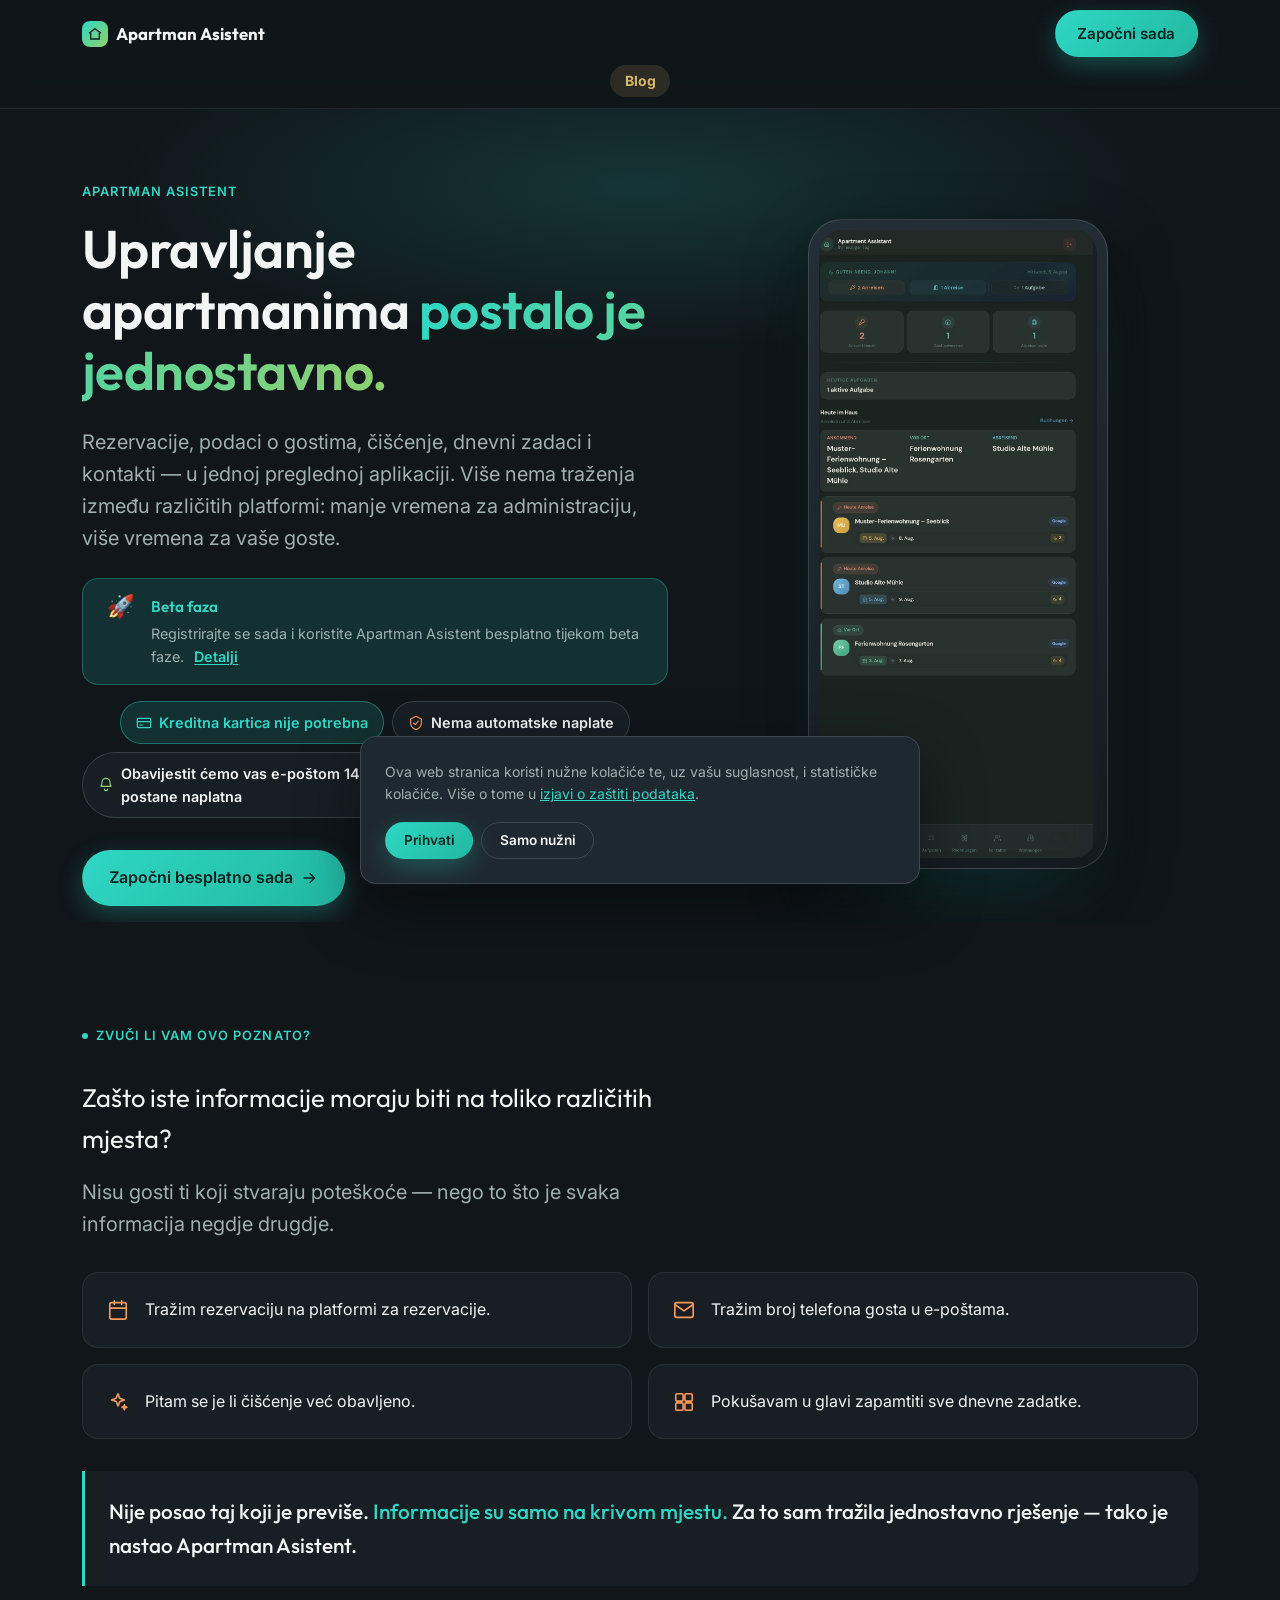
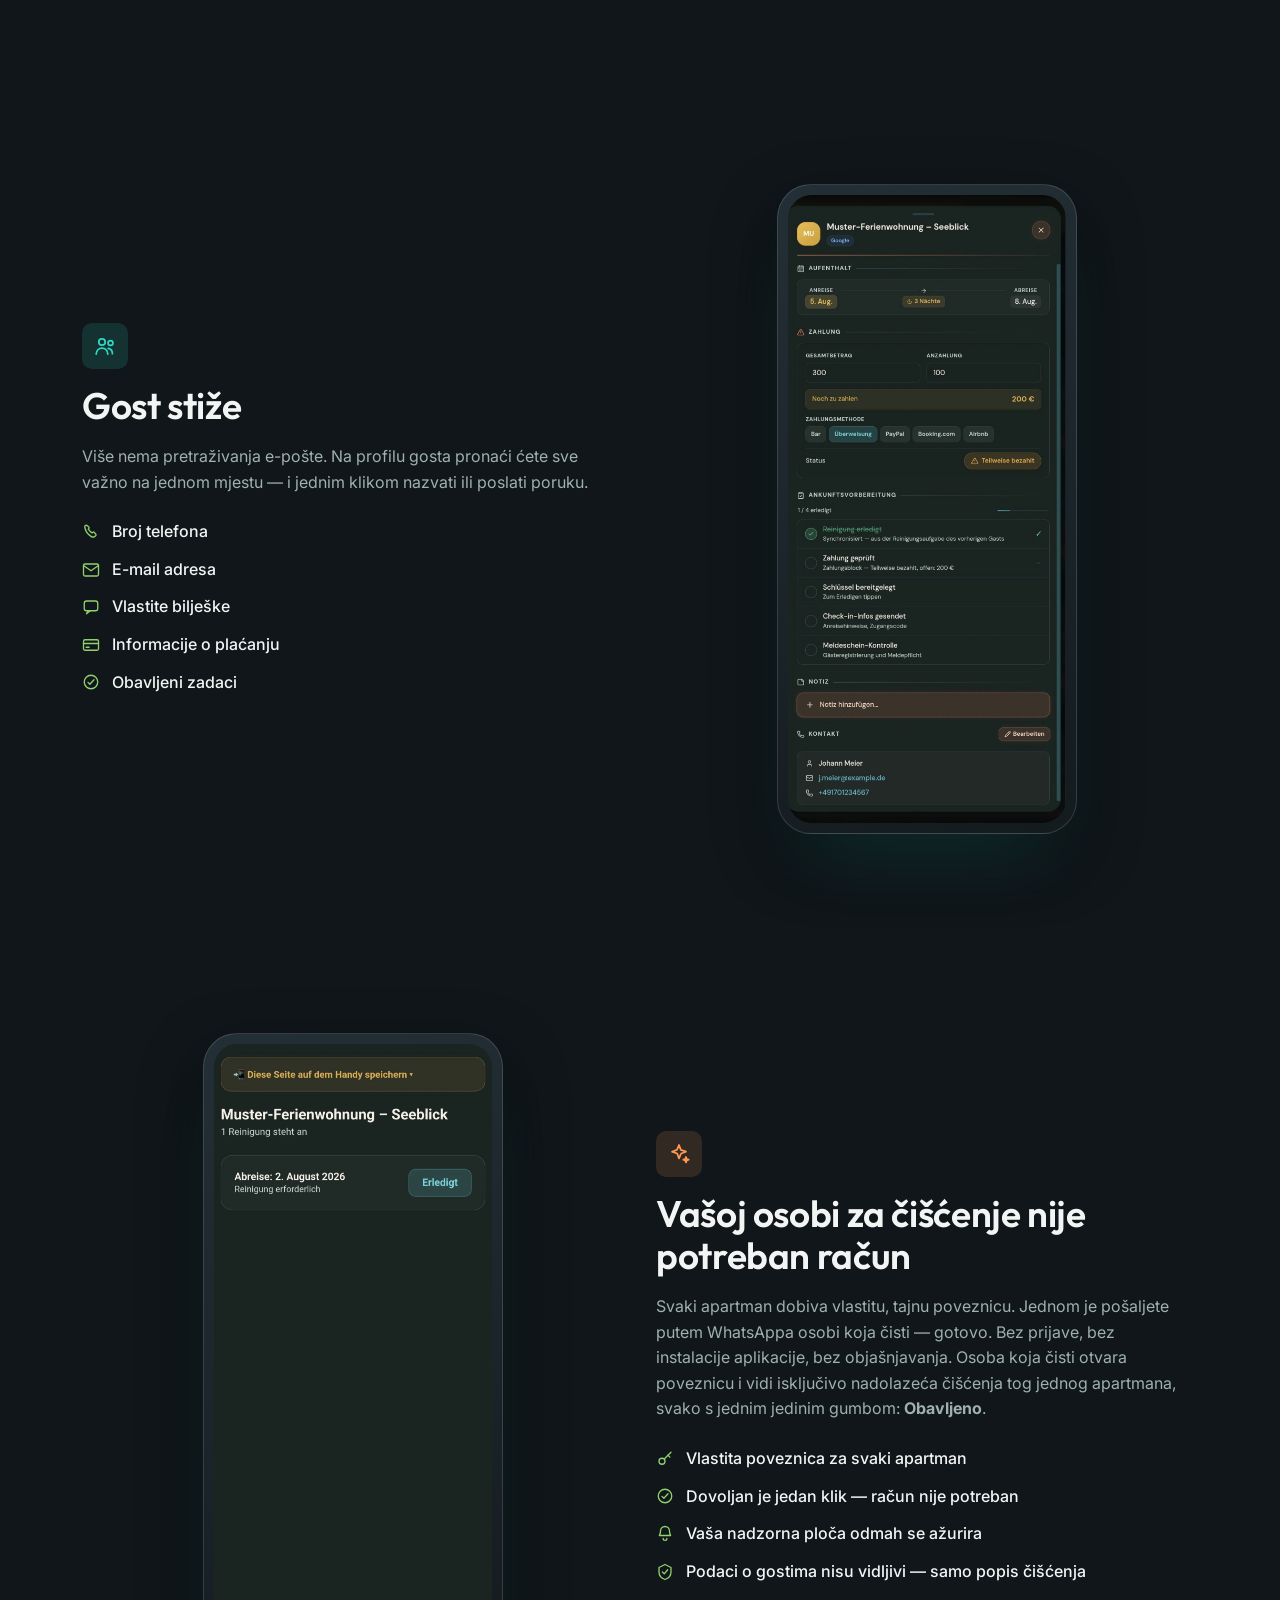
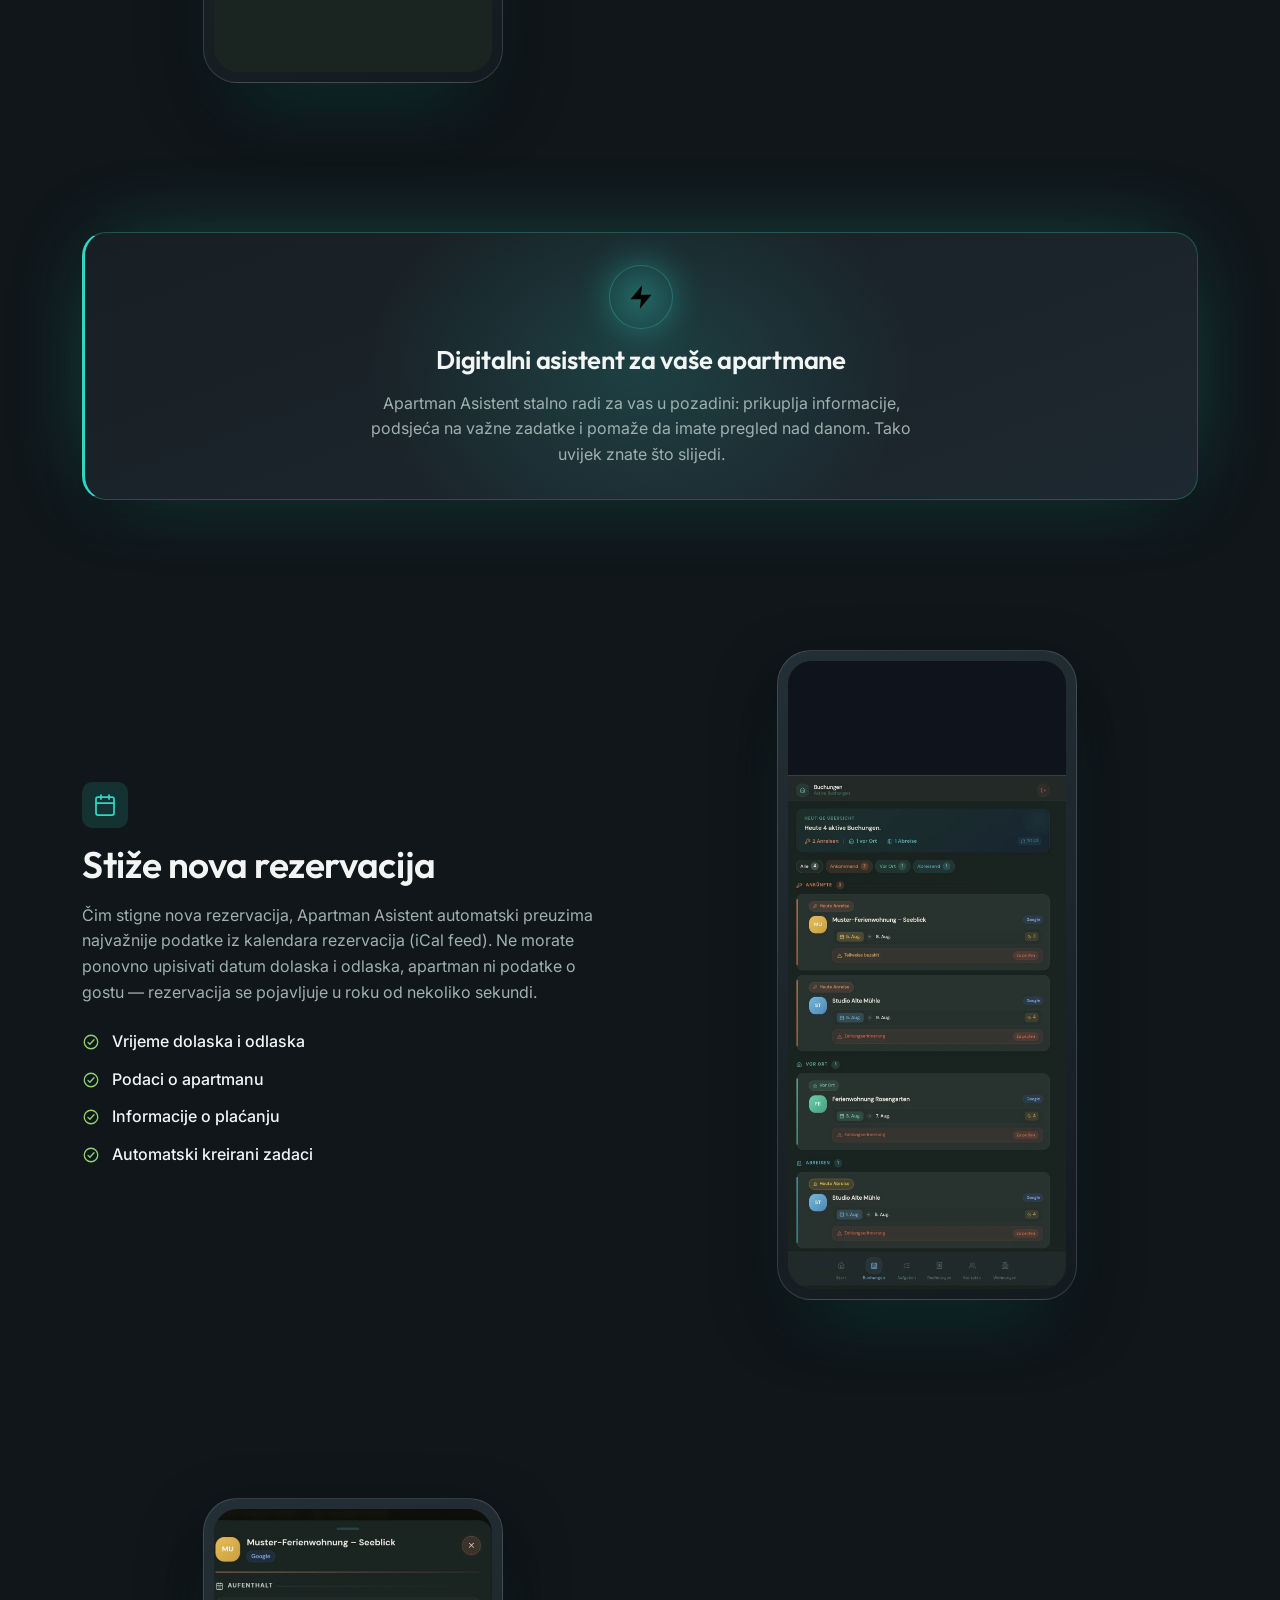
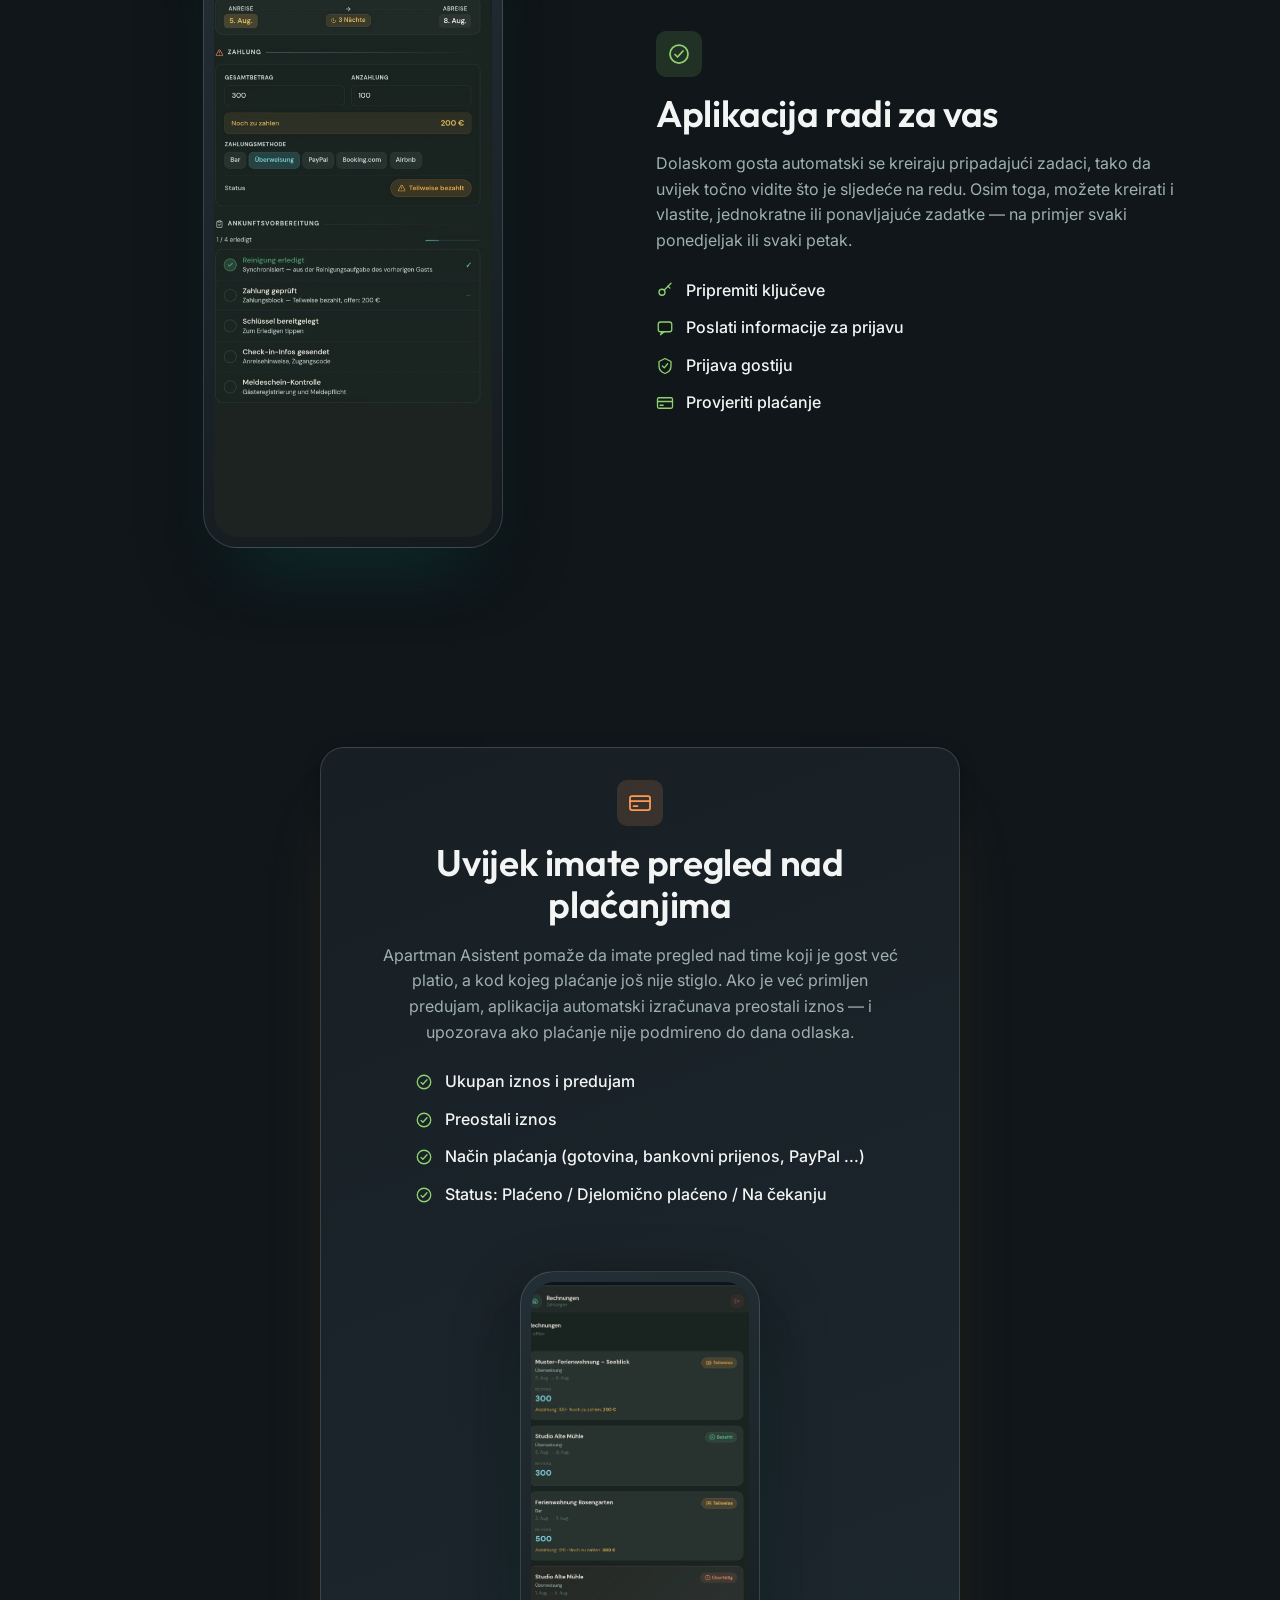
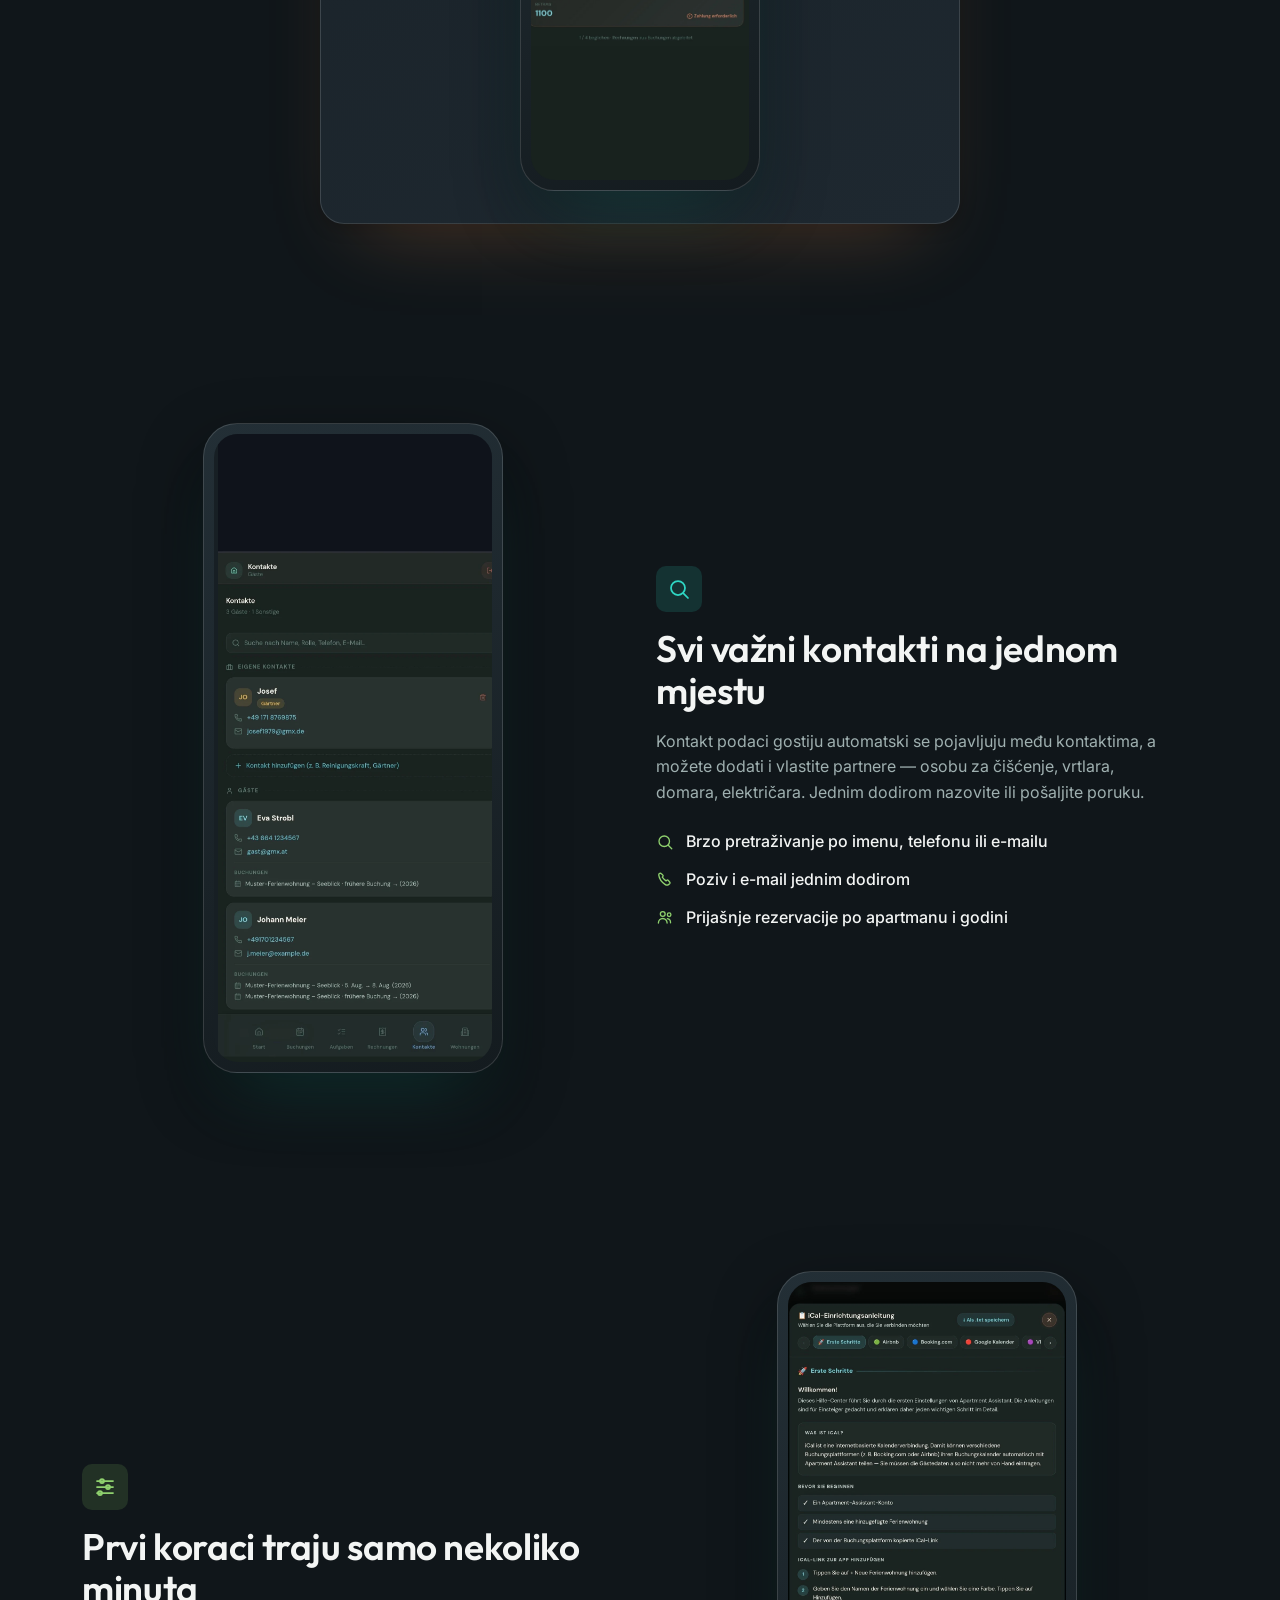
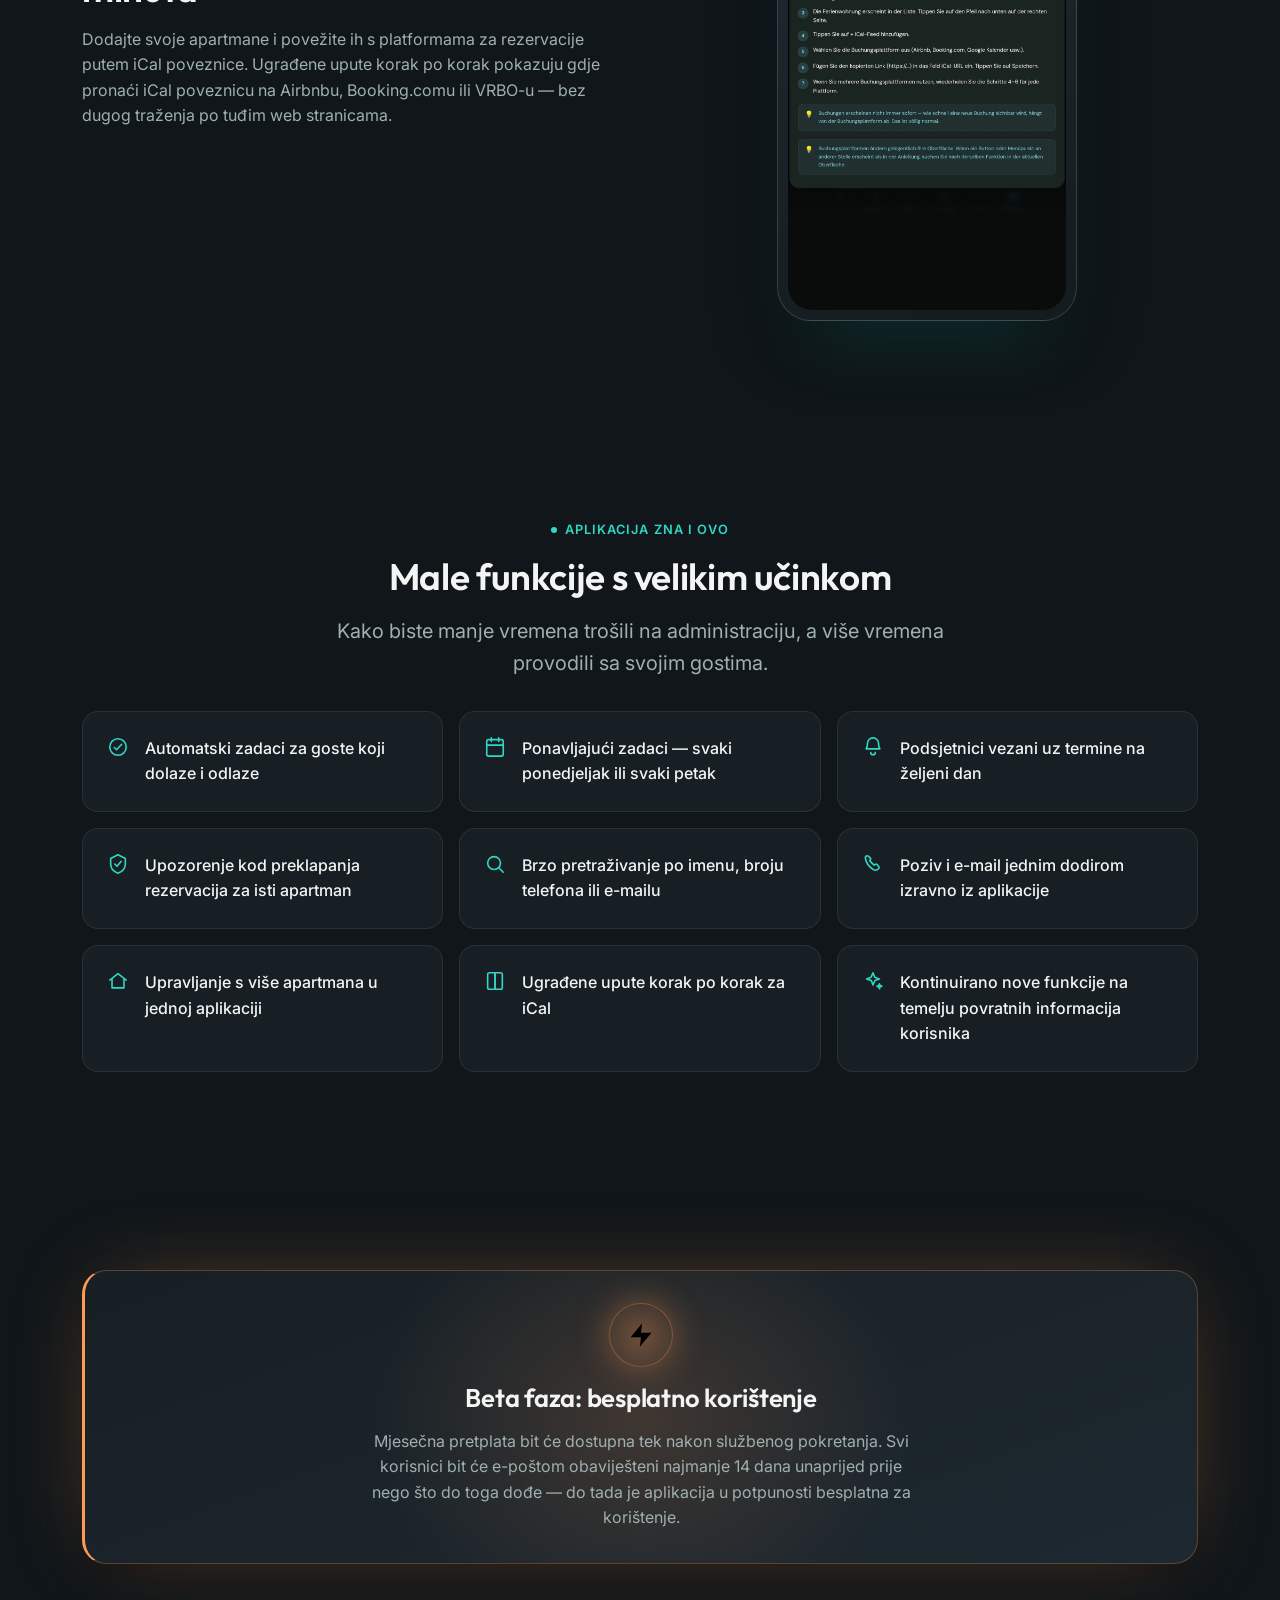
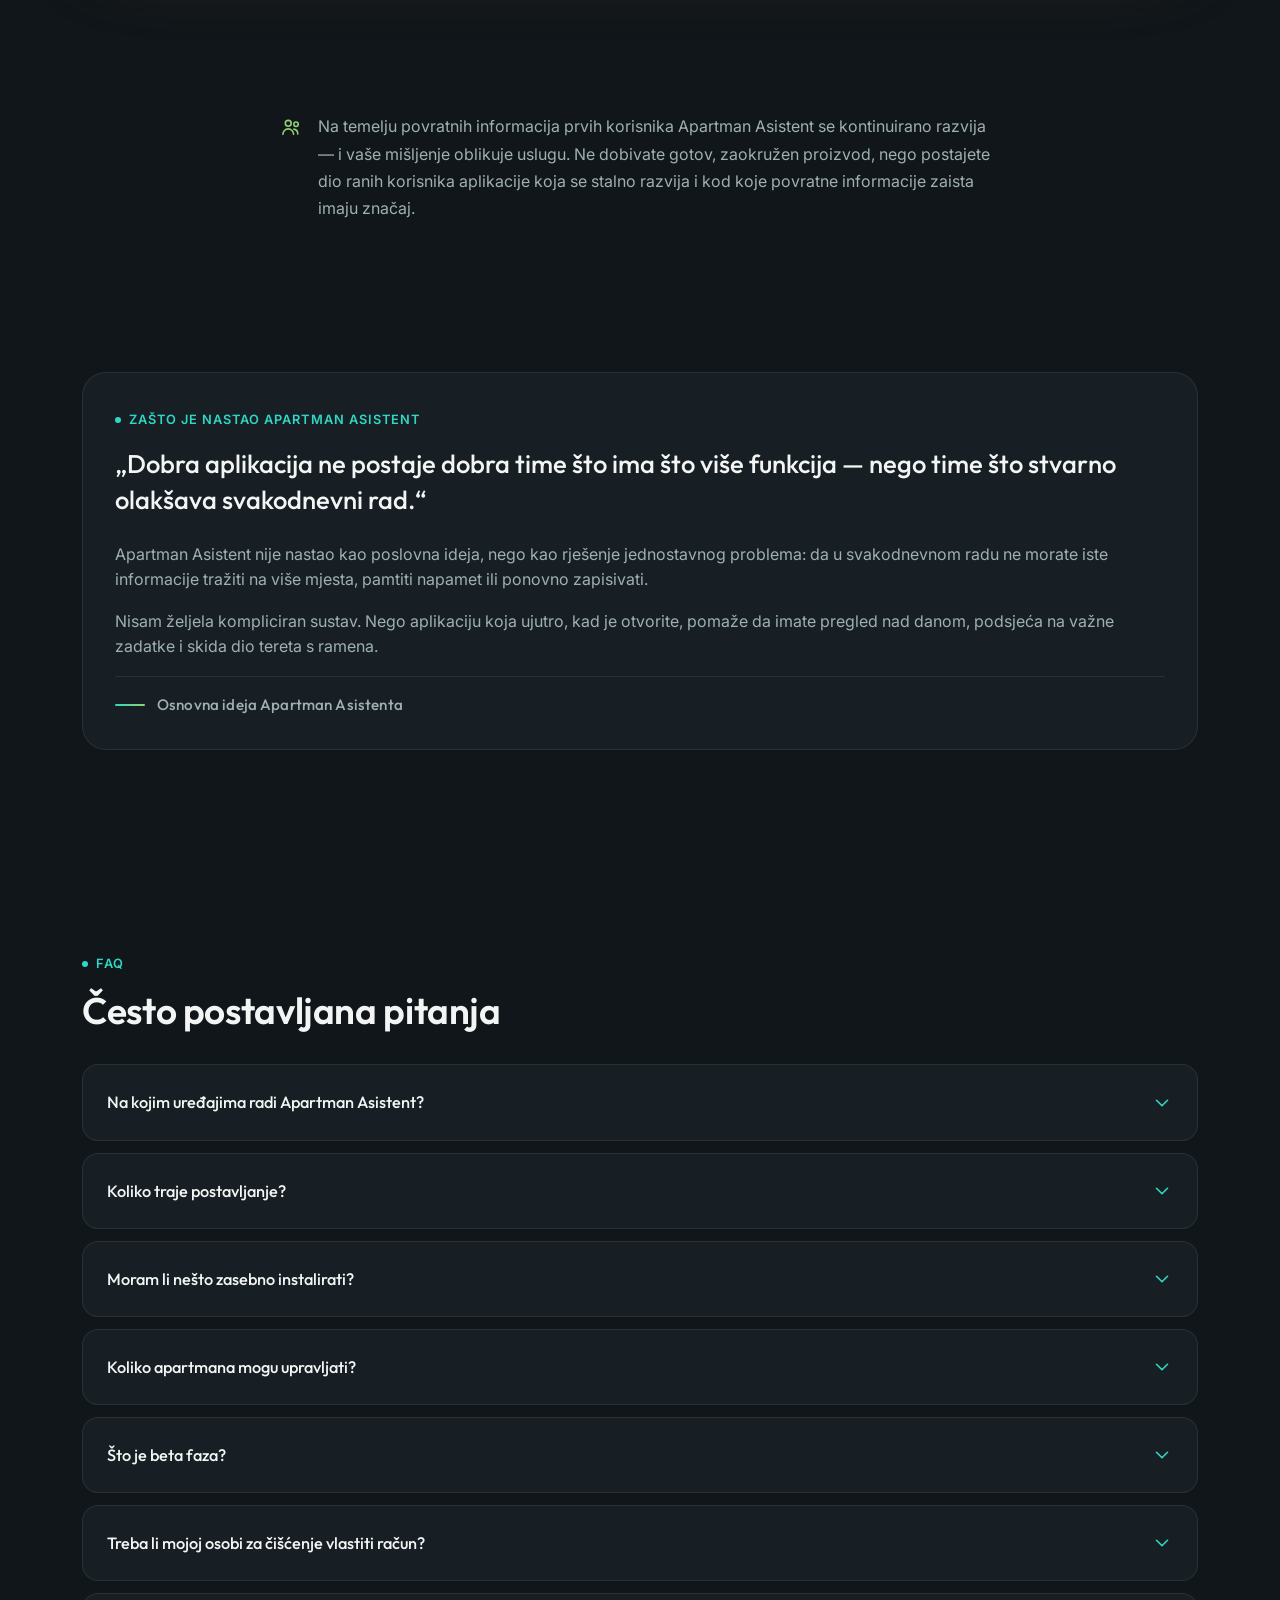
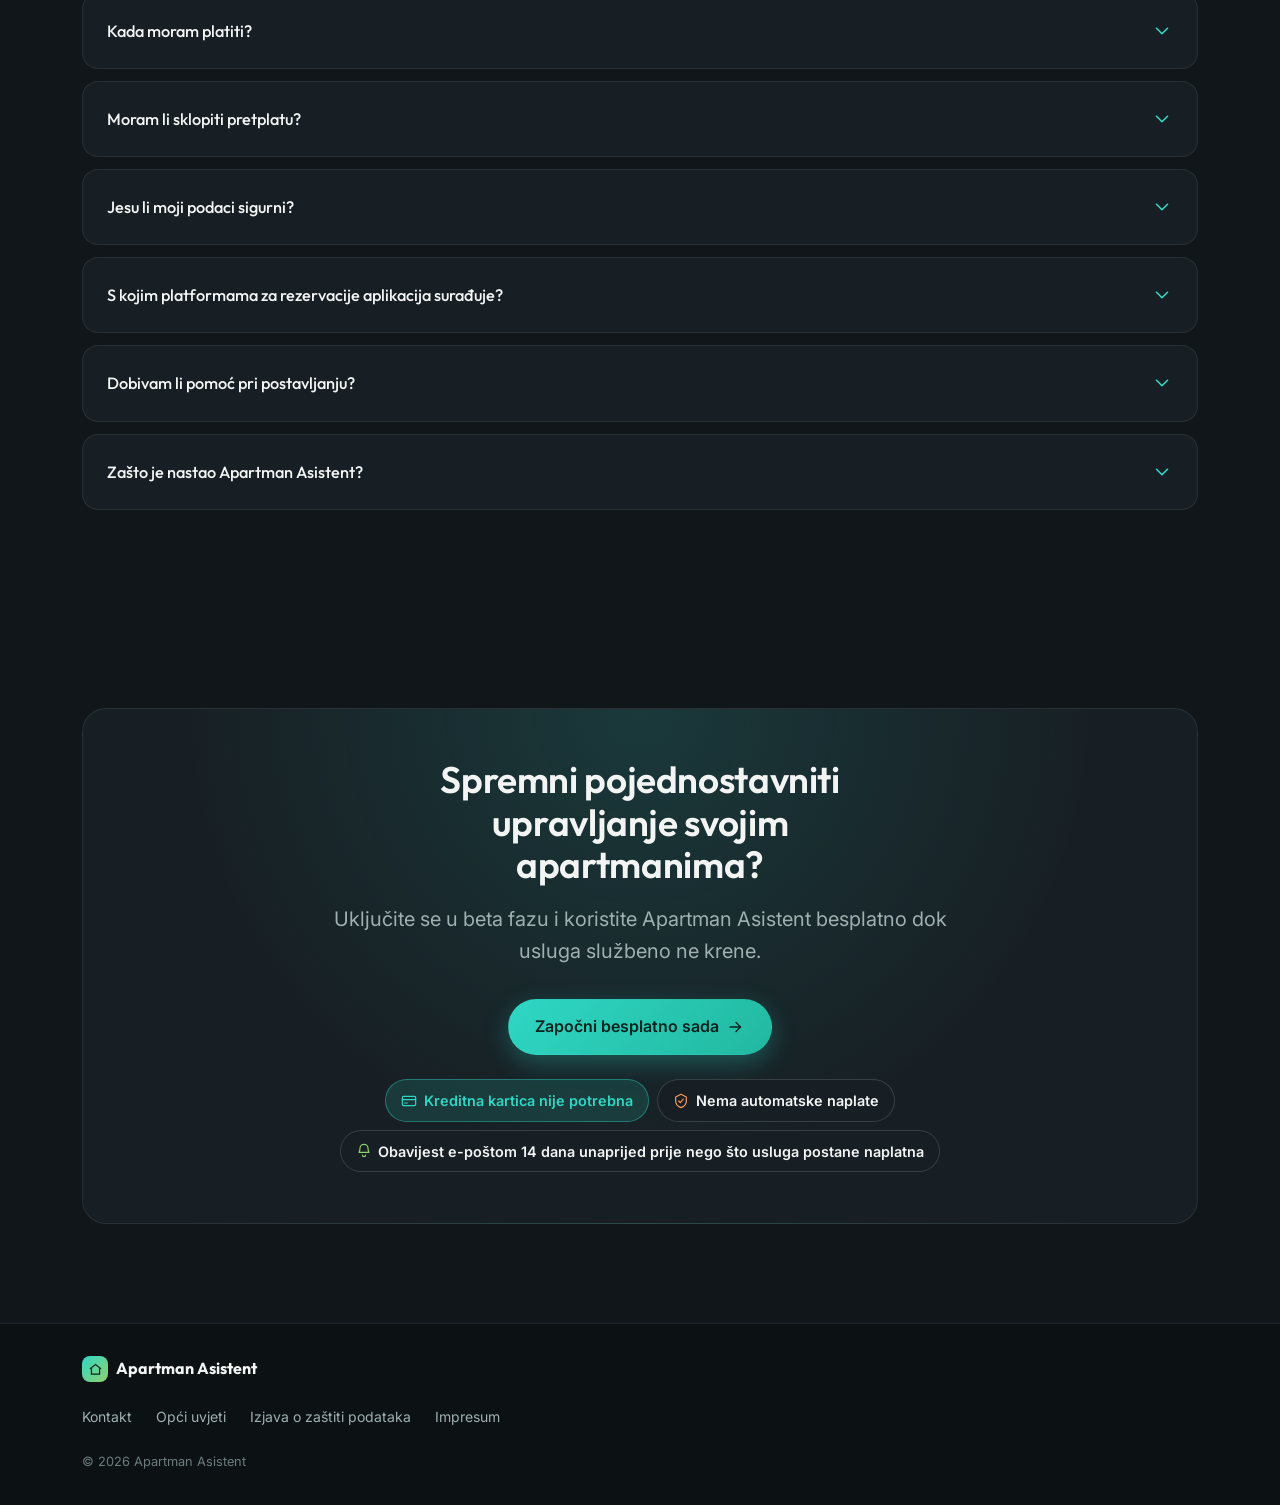
==== index.html @ 9a07f3b9 "Initial HR landing page (translated from DE template)" ====
<!DOCTYPE html>
<html lang="hr">
<head>
<meta charset="UTF-8" />
<meta name="viewport" content="width=device-width, initial-scale=1, viewport-fit=cover" />

<!-- ==========================================================================
     SEO — Osnovni metapodaci (Domena: apartmanasistent.hr)
     ========================================================================== -->
<title>Apartman Asistent — Upravljanje apartmanima olakšano</title>
<meta name="description" content="Rezervacije, podaci o gostima, čišćenje i plaćanja u jednoj preglednoj aplikaciji. Isprobajte odmah u besplatnoj beta fazi." />
<link rel="canonical" href="https://apartmanasistent.hr/" />
<meta name="robots" content="index, follow" />
<meta name="theme-color" content="#10161a" />
<link rel="icon" href="/favicon.png" type="image/png" sizes="192x192" />
<link rel="icon" href="/assets/favicon-32.png" type="image/png" sizes="32x32" />
<link rel="apple-touch-icon" href="/assets/apple-touch-icon.png" />

<!-- Open Graph -->
<meta property="og:type" content="website" />
<meta property="og:site_name" content="Apartman Asistent" />
<meta property="og:title" content="Apartman Asistent — Upravljanje apartmanima olakšano" />
<meta property="og:description" content="Rezervacije, podaci o gostima, čišćenje i plaćanja u jednoj preglednoj aplikaciji. Trenutno besplatno u beta fazi." />
<meta property="og:url" content="https://apartmanasistent.hr/" />
<meta property="og:locale" content="hr_HR" />
<!-- TODO: dodati 1200x630 pregledna slika -->
<meta property="og:image" content="https://apartmanasistent.hr/assets/og-image.jpg" />
<meta property="og:image:width" content="1200" />
<meta property="og:image:height" content="630" />

<!-- Twitter / X card (Messenger i LinkedIn također čitaju OG oznake) -->
<meta name="twitter:card" content="summary_large_image" />
<meta name="twitter:title" content="Apartman Asistent — Upravljanje apartmanima olakšano" />
<meta name="twitter:description" content="Rezervacije, podaci o gostima, čišćenje i plaćanja u jednoj preglednoj aplikaciji." />
<meta name="twitter:image" content="https://apartmanasistent.hr/assets/og-image.jpg" />

<!-- Fontovi -->
<link rel="preconnect" href="https://fonts.googleapis.com" />
<link rel="preconnect" href="https://fonts.gstatic.com" crossorigin />
<link href="https://fonts.googleapis.com/css2?family=Outfit:wght@500;600;700&family=Inter:wght@400;500;600;700&display=swap" rel="stylesheet" />

<link rel="stylesheet" href="style.css" />

<!-- ==========================================================================
     STRUKTURIRANI PODACI (Schema.org)
     ========================================================================== -->
<script type="application/ld+json">
{
  "@context": "https://schema.org",
  "@type": "Organization",
  "name": "Apartman Asistent",
  "url": "https://apartmanasistent.hr/",
  "logo": "https://apartmanasistent.hr/assets/apple-touch-icon.png"
}
</script>
<script type="application/ld+json">
{
  "@context": "https://schema.org",
  "@type": "WebSite",
  "name": "Apartman Asistent",
  "url": "https://apartmanasistent.hr/"
}
</script>
<script type="application/ld+json">
{
  "@context": "https://schema.org",
  "@type": "SoftwareApplication",
  "name": "Apartman Asistent",
  "applicationCategory": "BusinessApplication",
  "operatingSystem": "Web, PWA",
  "offers": {
    "@type": "Offer",
    "price": "0",
    "priceCurrency": "EUR",
    "description": "Besplatno tijekom beta faze.",
    "availability": "https://schema.org/InStock"
  }
}
</script>
<script type="application/ld+json">
{
  "@context": "https://schema.org",
  "@type": "FAQPage",
  "mainEntity": [
    {
      "@type": "Question",
      "name": "Na kojim uređajima radi Apartman Asistent?",
      "acceptedAnswer": { "@type": "Answer", "text": "Apartman Asistent radi na pametnom telefonu, tabletu i računalu. Kao PWA aplikacija se u nekoliko klikova može instalirati i na početni zaslon mobitela." }
    },
    {
      "@type": "Question",
      "name": "Koliko traje postavljanje?",
      "acceptedAnswer": { "@type": "Answer", "text": "Dodavanje prvog apartmana i postavljanje iCal veze obično traje samo nekoliko minuta. Ugrađene upute korak po korak pomažu pri tome." }
    },
    {
      "@type": "Question",
      "name": "Moram li nešto zasebno instalirati?",
      "acceptedAnswer": { "@type": "Answer", "text": "Ne. Aplikacija radi izravno u pregledniku, a po potrebi se može instalirati i na početni zaslon mobitela." }
    },
    {
      "@type": "Question",
      "name": "Koliko apartmana mogu upravljati?",
      "acceptedAnswer": { "@type": "Answer", "text": "Aplikacija je prikladna za upravljanje s više apartmana." }
    },
    {
      "@type": "Question",
      "name": "Što je beta faza?",
      "acceptedAnswer": { "@type": "Answer", "text": "Tijekom beta faze Apartman Asistent je besplatan za korištenje. U tom razdoblju aplikacija se kontinuirano razvija na temelju povratnih informacija ranih korisnika." }
    },
    {
      "@type": "Question",
      "name": "Moram li posebno uputiti osobu koja čisti?",
      "acceptedAnswer": { "@type": "Answer", "text": "Ne. Svaki apartman dobiva vlastitu, tajnu poveznicu koju možete poslati npr. putem WhatsAppa osobi koja čisti. Bez prijave ona ondje vidi nadolazeća čišćenja i jednim klikom ih označava kao obavljena." }
    },
    {
      "@type": "Question",
      "name": "Jesu li moji podaci sigurni?",
      "acceptedAnswer": { "@type": "Answer", "text": "Da. Aplikacija obrađuje isključivo podatke potrebne za rad. Detalje pronađite u izjavi o zaštiti podataka." }
    },
    {
      "@type": "Question",
      "name": "S kojim platformama za rezervacije aplikacija surađuje?",
      "acceptedAnswer": { "@type": "Answer", "text": "Aplikacija putem iCal veze surađuje sa svim platformama za rezervacije koje nude iCal izvoz — na primjer Airbnb, Booking.com ili VRBO." }
    },
    {
      "@type": "Question",
      "name": "Dobivam li pomoć pri postavljanju?",
      "acceptedAnswer": { "@type": "Answer", "text": "Da. Ugrađene upute korak po korak pomažu pri postavljanju iCal veze." }
    },
    {
      "@type": "Question",
      "name": "Zašto je nastao Apartman Asistent?",
      "acceptedAnswer": { "@type": "Answer", "text": "Zato što upravljanje apartmanima ne postaje jednostavnije time da morate imati otvoreno još više sučelja — Apartman Asistent objedinjuje važne informacije na jednom mjestu." }
    }
  ]
}
</script>

<!-- ==========================================================================
     ANALYTICS / MARKETING — Placeholder loader (Consent Mode v2)
     Stvarni GA4 / GTM / Meta Pixel ID-jevi unose se gore u script.js
     u TODO odjeljku. Bez prihvaćene privole za kolačiće zapravo ne
     rade (vidi script.js).
     ========================================================================== -->
<script>
  window.dataLayer = window.dataLayer || [];
  function gtag(){ dataLayer.push(arguments); }
  gtag('consent', 'default', {
    ad_storage: 'denied',
    analytics_storage: 'denied',
    ad_user_data: 'denied',
    ad_personalization: 'denied',
    wait_for_update: 500
  });
</script>
</head>

<body>
<a class="skip-link" href="#main">Preskoči na sadržaj</a>

<!-- ==========================================================================
     SKUP IKONA (skriveni SVG sprite — jedinstveni sustav ikona)
     ========================================================================== -->
<svg xmlns="http://www.w3.org/2000/svg" style="display:none">
  <defs>
    <symbol id="icon-calendar" viewBox="0 0 24 24"><rect x="3" y="4" width="18" height="18" rx="2"/><line x1="3" y1="10" x2="21" y2="10"/><line x1="8" y1="2" x2="8" y2="6"/><line x1="16" y1="2" x2="16" y2="6"/></symbol>
    <symbol id="icon-mail" viewBox="0 0 24 24"><rect x="2" y="4" width="20" height="16" rx="2"/><polyline points="2,6 12,13 22,6"/></symbol>
    <symbol id="icon-phone" viewBox="0 0 24 24"><path d="M6 3c-1.5 0-2.5 1-2.3 2.5.6 4.5 3.8 9.2 8.3 12.3 1.4 1 3.1 1.5 4.6.4l1.6-1.2c.6-.5.7-1.4.2-2l-2-2.4c-.5-.6-1.4-.7-2-.2l-1 .8c-2-1.4-3.7-3.1-5-5l.8-1c.5-.6.4-1.5-.2-2L6.8 3.3C6.5 3 6.2 3 6 3z"/></symbol>
    <symbol id="icon-message" viewBox="0 0 24 24"><rect x="3" y="4" width="18" height="13" rx="3"/><polyline points="8,17 6,21 11,17"/></symbol>
    <symbol id="icon-card" viewBox="0 0 24 24"><rect x="2" y="5" width="20" height="14" rx="2"/><line x1="2" y1="10" x2="22" y2="10"/><line x1="5.5" y1="15" x2="9.5" y2="15"/></symbol>
    <symbol id="icon-check" viewBox="0 0 24 24"><circle cx="12" cy="12" r="9"/><polyline points="8,12.5 10.5,15 16,9"/></symbol>
    <symbol id="icon-home" viewBox="0 0 24 24"><polyline points="3,11 12,4 21,11"/><path d="M5.5 10v9.5h13V10"/></symbol>
    <symbol id="icon-key" viewBox="0 0 24 24"><circle cx="8" cy="15" r="4"/><line x1="11" y1="12" x2="20" y2="3"/><line x1="16" y1="7" x2="18.5" y2="9.5"/></symbol>
    <symbol id="icon-shield" viewBox="0 0 24 24"><path d="M12 2l8 4v6c0 5-3.5 8.5-8 10-4.5-1.5-8-5-8-10V6l8-4z"/><polyline points="8.5,12 11,14.5 15.5,9"/></symbol>
    <symbol id="icon-search" viewBox="0 0 24 24"><circle cx="11" cy="11" r="7"/><line x1="21" y1="21" x2="16.65" y2="16.65"/></symbol>
    <symbol id="icon-users" viewBox="0 0 24 24"><circle cx="9" cy="8" r="3.2"/><path d="M3.2 20c0-3.3 2.6-6 5.8-6s5.8 2.7 5.8 6"/><circle cx="17.5" cy="9" r="2.4"/><path d="M15.2 14.3c2.4.4 4.2 2.6 4.2 5.4"/></symbol>
    <symbol id="icon-heart" viewBox="0 0 24 24"><path d="M12 21s-7-4.5-9.5-9C.7 8 2 4 6 4c2 0 4 1.3 6 4 2-2.7 4-4 6-4 4 0 5.3 4 3.5 8-2.5 4.5-9.5 9-9.5 9z"/></symbol>
    <symbol id="icon-chevron-down" viewBox="0 0 24 24"><polyline points="6,9 12,15 18,9"/></symbol>
    <symbol id="icon-arrow-right" viewBox="0 0 24 24"><line x1="4" y1="12" x2="18" y2="12"/><polyline points="12,6 18,12 12,18"/></symbol>
    <symbol id="icon-smartphone" viewBox="0 0 24 24"><rect x="6" y="2" width="12" height="20" rx="2"/><line x1="11" y1="18.5" x2="13" y2="18.5"/></symbol>
    <symbol id="icon-sparkle" viewBox="0 0 24 24"><path d="M12 3l1.8 4.9L19 9.7l-4.9 1.8L12 16.4l-1.8-4.9L5 9.7l4.9-1.8L12 3z"/><path d="M19 15l.7 2 2 .7-2 .7-.7 2-.7-2-2-.7 2-.7z"/></symbol>
    <symbol id="icon-bell" viewBox="0 0 24 24"><path d="M6 8a6 6 0 1 1 12 0c0 4 1.5 6 1.5 6h-15S6 12 6 8z"/><path d="M9.5 18a2.5 2.5 0 0 0 5 0"/></symbol>
    <symbol id="icon-grid" viewBox="0 0 24 24"><rect x="3" y="3" width="8" height="8" rx="1.5"/><rect x="13" y="3" width="8" height="8" rx="1.5"/><rect x="3" y="13" width="8" height="8" rx="1.5"/><rect x="13" y="13" width="8" height="8" rx="1.5"/></symbol>
    <symbol id="icon-sliders" viewBox="0 0 24 24"><line x1="4" y1="6" x2="20" y2="6"/><circle cx="9" cy="6" r="2"/><line x1="4" y1="12" x2="20" y2="12"/><circle cx="15" cy="12" r="2"/><line x1="4" y1="18" x2="20" y2="18"/><circle cx="7" cy="18" r="2"/></symbol>
    <symbol id="icon-book" viewBox="0 0 24 24"><path d="M4 5a2 2 0 0 1 2-2h6v18H6a2 2 0 0 1-2-2V5z"/><path d="M20 5a2 2 0 0 0-2-2h-6v18h6a2 2 0 0 0 2-2V5z"/></symbol>
    <symbol id="icon-image" viewBox="0 0 24 24"><rect x="3" y="3" width="18" height="18" rx="2"/><circle cx="8.5" cy="8.5" r="1.6"/><polyline points="21,15 16,10 5,21"/></symbol>
    <symbol id="icon-zap" viewBox="0 0 24 24"><polygon points="13,2 3,14 12,14 11,22 21,10 12,10"/></symbol>
  </defs>
</svg>

<!-- ==========================================================================
     BLOK: ZAGLAVLJE
     ========================================================================== -->
<header class="site-header" data-block="header">
  <div class="container site-header__inner">
    <div class="site-header__top">
      <a class="logo" href="#top" aria-label="Apartman Asistent — Početna">
        <span class="logo__mark"><svg viewBox="0 0 24 24"><use href="#icon-home"/></svg></span>
        Apartman Asistent
      </a>
      <a class="btn btn-primary" href="https://app.apartmanasistent.hr" data-cta="header">
        Započni sada
      </a>
    </div>
    <a class="header-nav-link" href="/blog">Blog</a>
  </div>
</header>

<main id="main">

<!-- ==========================================================================
     BLOK: HERO
     Zamijeniti: umjesto .device-frame__placeholder kasnije dolazi
     pravi početni zaslon (nadzorna ploča / današnji zadaci) kao snimka zaslona.
     Preporučena datoteka: assets/screenshots/01-hero-dashboard.webp (1080×2340)
     ========================================================================== -->
<section class="hero" id="top" data-block="hero">
  <div class="container hero__inner">
    <div class="hero__content" data-reveal>
      <span class="hero__kicker">Apartman Asistent</span>
      <h1>Upravljanje apartmanima <span class="accent">postalo je jednostavno.</span></h1>
      <p class="hero__lead">
        Rezervacije, podaci o gostima, čišćenje, dnevni zadaci i kontakti — u jednoj
        preglednoj aplikaciji. Više nema traženja između različitih platformi:
        manje vremena za administraciju, više vremena za vaše goste.
      </p>

      <div class="intro-period-badge">
        <span class="intro-period-badge__emoji" aria-hidden="true">🚀</span>
        <div>
          <p class="intro-period-badge__title">Beta faza</p>
          <p class="intro-period-badge__text">
            Registrirajte se sada i koristite Apartman Asistent
            besplatno tijekom beta faze.
            <a class="intro-period-badge__link" href="#preise">Detalji</a>
          </p>
        </div>
      </div>

      <ul class="trust-badges trust-badges--emphasis">
        <li><svg class="icon"><use href="#icon-card"/></svg>Kreditna kartica nije potrebna</li>
        <li><svg class="icon"><use href="#icon-shield"/></svg>Nema automatske naplate</li>
        <li><svg class="icon"><use href="#icon-bell"/></svg>Obavijestit ćemo vas e-poštom 14 dana unaprijed prije nego što usluga postane naplatna</li>
      </ul>

      <div class="hero__cta">
        <a class="btn btn-primary" href="#cta" data-cta="hero">
          Započni besplatno sada
          <svg class="icon" style="width:18px;height:18px"><use href="#icon-arrow-right"/></svg>
        </a>
      </div>
    </div>

    <div class="hero__visual" data-reveal>
      <!-- MJESTO ZA SNIMKU 1/9 — nadzorna ploča / prikaz današnjih zadataka -->
      <div class="device-frame">
        <div class="device-frame__screen">
          <img class="device-frame__img img--hero" src="assets/screenshots/01-hero-dashboard.webp" alt="Početni zaslon Apartman Asistenta s današnjim zadacima" loading="eager" width="1080" height="2340">
        </div>
      </div>
    </div>
  </div>
</section>

<!-- ==========================================================================
     BLOK: PROBLEM
     ========================================================================== -->
<section class="section" id="problem" data-block="problem">
  <div class="container">
    <div class="problem__intro" data-reveal>
      <span class="eyebrow"><span class="dot"></span>Zvuči li vam ovo poznato?</span>
      <p class="problem__question">Zašto iste informacije moraju biti na toliko različitih mjesta?</p>
      <p class="lead">
        Nisu gosti ti koji stvaraju poteškoće — nego to što je svaka informacija negdje drugdje.
      </p>
    </div>

    <ul class="problem__list">
      <li class="problem__item" data-reveal>
        <svg class="icon"><use href="#icon-calendar"/></svg>
        <p>Tražim rezervaciju na platformi za rezervacije.</p>
      </li>
      <li class="problem__item" data-reveal>
        <svg class="icon"><use href="#icon-mail"/></svg>
        <p>Tražim broj telefona gosta u e-poštama.</p>
      </li>
      <li class="problem__item" data-reveal>
        <svg class="icon"><use href="#icon-sparkle"/></svg>
        <p>Pitam se je li čišćenje već obavljeno.</p>
      </li>
      <li class="problem__item" data-reveal>
        <svg class="icon"><use href="#icon-grid"/></svg>
        <p>Pokušavam u glavi zapamtiti sve dnevne zadatke.</p>
      </li>
    </ul>

    <p class="problem__outro" data-reveal>
      Nije posao taj koji je previše. <span>Informacije su samo na krivom mjestu.</span>
      Za to sam tražila jednostavno rješenje — tako je nastao Apartman Asistent.
    </p>
  </div>
</section>

<!-- ==========================================================================
     BLOK: FUNKCIJA — Gost stiže
     Zamijeniti: assets/screenshots/02-guest-profile.webp
     ========================================================================== -->
<section class="section section--tight" id="funktionen" data-block="feature-guest-arrival">
  <div class="container">
    <div class="feature">
      <div data-reveal>
        <div class="feature__icon-badge badge--turquoise" style="background:var(--color-turquoise-dim)">
          <svg class="icon" style="color:var(--color-turquoise)"><use href="#icon-users"/></svg>
        </div>
        <h2 class="feature__title">Gost stiže</h2>
        <p class="feature__text">
          Više nema pretraživanja e-pošte. Na profilu gosta pronaći ćete
          sve važno na jednom mjestu — i jednim klikom nazvati ili poslati poruku.
        </p>
        <ul class="feature__points">
          <li><svg class="icon"><use href="#icon-phone"/></svg> Broj telefona</li>
          <li><svg class="icon"><use href="#icon-mail"/></svg> E-mail adresa</li>
          <li><svg class="icon"><use href="#icon-message"/></svg> Vlastite bilješke</li>
          <li><svg class="icon"><use href="#icon-card"/></svg> Informacije o plaćanju</li>
          <li><svg class="icon"><use href="#icon-check"/></svg> Obavljeni zadaci</li>
        </ul>
      </div>
      <div class="feature__visual" data-reveal>
        <!-- MJESTO ZA SNIMKU 2/9 — profil gosta -->
        <div class="device-frame">
          <div class="device-frame__screen">
            <img class="device-frame__img img--guest-profile" src="assets/screenshots/02-guest-profile.webp" alt="Profil gosta s kontakt podacima i informacijama o plaćanju" loading="lazy" width="1080" height="2340">
          </div>
        </div>
      </div>
    </div>
  </div>
</section>

<!-- ==========================================================================
     BLOK: FUNKCIJA — Poveznica za čišćenje (ključna funkcija, istaknuta)
     Zamijeniti: assets/screenshots/03-cleaning-link.webp
     ========================================================================== -->
<section class="section section--tight" data-block="feature-cleaning-link">
  <div class="container">
    <div class="feature feature--reverse">
      <div data-reveal>
        <div class="feature__icon-badge" style="background:var(--color-orange-dim)">
          <svg class="icon" style="color:var(--color-orange)"><use href="#icon-sparkle"/></svg>
        </div>
        <h2 class="feature__title">Vašoj osobi za čišćenje nije potreban račun</h2>
        <p class="feature__text">
          Svaki apartman dobiva vlastitu, tajnu poveznicu. Jednom je pošaljete
          putem WhatsAppa osobi koja čisti — gotovo. Bez prijave, bez instalacije
          aplikacije, bez objašnjavanja. Osoba koja čisti otvara poveznicu i vidi
          isključivo nadolazeća čišćenja tog jednog apartmana, svako s jednim
          jedinim gumbom: <strong>Obavljeno</strong>.
        </p>
        <ul class="feature__points">
          <li><svg class="icon"><use href="#icon-key"/></svg> Vlastita poveznica za svaki apartman</li>
          <li><svg class="icon"><use href="#icon-check"/></svg> Dovoljan je jedan klik — račun nije potreban</li>
          <li><svg class="icon"><use href="#icon-bell"/></svg> Vaša nadzorna ploča odmah se ažurira</li>
          <li><svg class="icon"><use href="#icon-shield"/></svg> Podaci o gostima nisu vidljivi — samo popis čišćenja</li>
        </ul>
      </div>
      <div class="feature__visual" data-reveal>
        <!-- MJESTO ZA SNIMKU 3/9 — javna stranica za čišćenje -->
        <div class="device-frame">
          <div class="device-frame__screen">
            <img class="device-frame__img img--cleaning-link" src="assets/screenshots/03-cleaning-link.webp" alt="Javna stranica za čišćenje s gumbom Obavljeno, dostupna bez prijave" loading="lazy" width="1080" height="2340">
          </div>
        </div>
      </div>
    </div>
  </div>
</section>

<!-- ==========================================================================
     BLOK: ISTAKNUTO PODRUČJE — digitalni asistent
     ========================================================================== -->
<section class="section--tight" data-block="highlight">
  <div class="container">
    <div class="highlight-banner" data-reveal>
      <span class="highlight-banner__icon">
        <svg class="icon-lg"><use href="#icon-zap"/></svg>
      </span>
      <h3>Digitalni asistent za vaše apartmane</h3>
      <p>
        Apartman Asistent stalno radi za vas u pozadini: prikuplja
        informacije, podsjeća na važne zadatke i pomaže da imate pregled nad
        danom. Tako uvijek znate što slijedi.
      </p>
    </div>
  </div>
</section>

<!-- ==========================================================================
     BLOK: FUNKCIJA — Nova rezervacija / automatski iCal uvoz
     Zamijeniti: assets/screenshots/04-new-booking.webp
     ========================================================================== -->
<section class="section section--tight" data-block="feature-new-booking">
  <div class="container">
    <div class="feature">
      <div data-reveal>
        <div class="feature__icon-badge" style="background:var(--color-turquoise-dim)">
          <svg class="icon" style="color:var(--color-turquoise)"><use href="#icon-calendar"/></svg>
        </div>
        <h2 class="feature__title">Stiže nova rezervacija</h2>
        <p class="feature__text">
          Čim stigne nova rezervacija, Apartman Asistent automatski preuzima
          najvažnije podatke iz kalendara rezervacija (iCal feed). Ne morate
          ponovno upisivati datum dolaska i odlaska, apartman ni podatke o
          gostu — rezervacija se pojavljuje u roku od nekoliko sekundi.
        </p>
        <ul class="feature__points">
          <li><svg class="icon"><use href="#icon-check"/></svg> Vrijeme dolaska i odlaska</li>
          <li><svg class="icon"><use href="#icon-check"/></svg> Podaci o apartmanu</li>
          <li><svg class="icon"><use href="#icon-check"/></svg> Informacije o plaćanju</li>
          <li><svg class="icon"><use href="#icon-check"/></svg> Automatski kreirani zadaci</li>
        </ul>
      </div>
      <div class="feature__visual" data-reveal>
        <!-- MJESTO ZA SNIMKU 4/9 — nova rezervacija / popis rezervacija -->
        <div class="device-frame">
          <div class="device-frame__screen">
            <img class="device-frame__img img--booking" src="assets/screenshots/04-new-booking.webp" alt="Nova rezervacija automatski uvezena iz iCal feeda" loading="lazy" width="1080" height="2340">
          </div>
        </div>
      </div>
    </div>
  </div>
</section>

<!-- ==========================================================================
     BLOK: FUNKCIJA — Automatski zadaci
     Zamijeniti: assets/screenshots/05-guest-tasks.webp
     ========================================================================== -->
<section class="section section--tight" data-block="feature-auto-tasks">
  <div class="container">
    <div class="feature feature--reverse">
      <div data-reveal>
        <div class="feature__icon-badge" style="background:var(--color-green-dim)">
          <svg class="icon" style="color:var(--color-green)"><use href="#icon-check"/></svg>
        </div>
        <h2 class="feature__title">Aplikacija radi za vas</h2>
        <p class="feature__text">
          Dolaskom gosta automatski se kreiraju pripadajući zadaci, tako da
          uvijek točno vidite što je sljedeće na redu. Osim toga, možete
          kreirati i vlastite, jednokratne ili ponavljajuće zadatke — na
          primjer svaki ponedjeljak ili svaki petak.
        </p>
        <ul class="feature__points">
          <li><svg class="icon"><use href="#icon-key"/></svg> Pripremiti ključeve</li>
          <li><svg class="icon"><use href="#icon-message"/></svg> Poslati informacije za prijavu</li>
          <li><svg class="icon"><use href="#icon-shield"/></svg> Prijava gostiju</li>
          <li><svg class="icon"><use href="#icon-card"/></svg> Provjeriti plaćanje</li>
        </ul>
      </div>
      <div class="feature__visual" data-reveal>
        <!-- MJESTO ZA SNIMKU 5/9 — prikaz zadataka -->
        <div class="device-frame">
          <div class="device-frame__screen">
            <img class="device-frame__img img--guest-tasks" src="assets/screenshots/05-guest-tasks.webp" alt="Profil gosta s automatski kreiranim zadacima (prijava, plaćanje, ključevi, check-in)" loading="lazy" width="1080" height="2340">
          </div>
        </div>
      </div>
    </div>
  </div>
</section>

<!-- ==========================================================================
     BLOK: FUNKCIJA — Plaćanja
     Zamijeniti: assets/screenshots/06-payments.webp
     ========================================================================== -->
<section class="section section--tight" data-block="feature-payments">
  <div class="container">
    <div class="feature feature--spotlight">
      <div data-reveal>
        <div class="feature__icon-badge" style="background:var(--color-orange-dim)">
          <svg class="icon" style="color:var(--color-orange)"><use href="#icon-card"/></svg>
        </div>
        <h2 class="feature__title">Uvijek imate pregled nad plaćanjima</h2>
        <p class="feature__text">
          Apartman Asistent pomaže da imate pregled nad time koji je gost već
          platio, a kod kojeg plaćanje još nije stiglo. Ako je već primljen
          predujam, aplikacija automatski izračunava preostali iznos — i
          upozorava ako plaćanje nije podmireno do dana odlaska.
        </p>
        <ul class="feature__points">
          <li><svg class="icon"><use href="#icon-check"/></svg> Ukupan iznos i predujam</li>
          <li><svg class="icon"><use href="#icon-check"/></svg> Preostali iznos</li>
          <li><svg class="icon"><use href="#icon-check"/></svg> Način plaćanja (gotovina, bankovni prijenos, PayPal ...)</li>
          <li><svg class="icon"><use href="#icon-check"/></svg> Status: Plaćeno / Djelomično plaćeno / Na čekanju</li>
        </ul>
      </div>
      <div class="feature__visual" data-reveal>
        <!-- MJESTO ZA SNIMKU 6/9 — status plaćanja / računi -->
        <div class="device-frame">
          <div class="device-frame__screen">
            <img class="device-frame__img img--payments" src="assets/screenshots/06-payments.webp" alt="Pregled statusa plaćanja po rezervaciji" loading="lazy" width="1080" height="2340">
          </div>
        </div>
      </div>
    </div>
  </div>
</section>

<!-- ==========================================================================
     BLOK: FUNKCIJA — Kontakti
     Zamijeniti: assets/screenshots/07-contacts.webp
     ========================================================================== -->
<section class="section section--tight" data-block="feature-contacts">
  <div class="container">
    <div class="feature feature--reverse">
      <div data-reveal>
        <div class="feature__icon-badge" style="background:var(--color-turquoise-dim)">
          <svg class="icon" style="color:var(--color-turquoise)"><use href="#icon-search"/></svg>
        </div>
        <h2 class="feature__title">Svi važni kontakti na jednom mjestu</h2>
        <p class="feature__text">
          Kontakt podaci gostiju automatski se pojavljuju među kontaktima, a
          možete dodati i vlastite partnere — osobu za čišćenje, vrtlara,
          domara, električara. Jednim dodirom nazovite ili pošaljite poruku.
        </p>
        <ul class="feature__points">
          <li><svg class="icon"><use href="#icon-search"/></svg> Brzo pretraživanje po imenu, telefonu ili e-mailu</li>
          <li><svg class="icon"><use href="#icon-phone"/></svg> Poziv i e-mail jednim dodirom</li>
          <li><svg class="icon"><use href="#icon-users"/></svg> Prijašnje rezervacije po apartmanu i godini</li>
        </ul>
      </div>
      <div class="feature__visual" data-reveal>
        <!-- MJESTO ZA SNIMKU 7/9 — popis kontakata -->
        <div class="device-frame">
          <div class="device-frame__screen">
            <img class="device-frame__img img--contacts" src="assets/screenshots/07-contacts.webp" alt="Popis kontakata s funkcijom pretraživanja" loading="lazy" width="1080" height="2340">
          </div>
        </div>
      </div>
    </div>
  </div>
</section>

<!-- ==========================================================================
     BLOK: FUNKCIJA — Prvi koraci / postavljanje iCal-a
     Zamijeniti: assets/screenshots/08-ical-setup.webp
     ========================================================================== -->
<section class="section section--tight" data-block="feature-onboarding">
  <div class="container">
    <div class="feature">
      <div data-reveal>
        <div class="feature__icon-badge" style="background:var(--color-green-dim)">
          <svg class="icon" style="color:var(--color-green)"><use href="#icon-sliders"/></svg>
        </div>
        <h2 class="feature__title">Prvi koraci traju samo nekoliko minuta</h2>
        <p class="feature__text">
          Dodajte svoje apartmane i povežite ih s platformama za rezervacije
          putem iCal poveznice. Ugrađene upute korak po korak pokazuju gdje
          pronaći iCal poveznicu na Airbnbu, Booking.comu ili VRBO-u — bez
          dugog traženja po tuđim web stranicama.
        </p>
      </div>
      <div class="feature__visual" data-reveal>
        <!-- MJESTO ZA SNIMKU 8/9 — postavljanje iCal-a / modal s uputama -->
        <div class="device-frame">
          <div class="device-frame__screen">
            <img class="device-frame__img img--ical" src="assets/screenshots/08-ical-setup.webp" alt="Upute korak po korak za postavljanje iCal veze" loading="lazy" width="1080" height="2340">
          </div>
        </div>
      </div>
    </div>
  </div>
</section>

<!-- ==========================================================================
     BLOK: DODATNE FUNKCIJE — mreža
     ========================================================================== -->
<section class="section" data-block="feature-grid">
  <div class="container">
    <div class="section-head section-head--center" data-reveal>
      <span class="eyebrow" style="justify-content:center;display:flex"><span class="dot"></span>Aplikacija zna i ovo</span>
      <h2 class="feature__title">Male funkcije s velikim učinkom</h2>
      <p class="lead">
        Kako biste manje vremena trošili na administraciju, a više vremena provodili sa svojim gostima.
      </p>
    </div>

    <ul class="feature-grid">
      <li class="feature-grid__item" data-reveal>
        <svg class="icon"><use href="#icon-check"/></svg>
        <p>Automatski zadaci za goste koji dolaze i odlaze</p>
      </li>
      <li class="feature-grid__item" data-reveal>
        <svg class="icon"><use href="#icon-calendar"/></svg>
        <p>Ponavljajući zadaci — svaki ponedjeljak ili svaki petak</p>
      </li>
      <li class="feature-grid__item" data-reveal>
        <svg class="icon"><use href="#icon-bell"/></svg>
        <p>Podsjetnici vezani uz termine na željeni dan</p>
      </li>
      <li class="feature-grid__item" data-reveal>
        <svg class="icon"><use href="#icon-shield"/></svg>
        <p>Upozorenje kod preklapanja rezervacija za isti apartman</p>
      </li>
      <li class="feature-grid__item" data-reveal>
        <svg class="icon"><use href="#icon-search"/></svg>
        <p>Brzo pretraživanje po imenu, broju telefona ili e-mailu</p>
      </li>
      <li class="feature-grid__item" data-reveal>
        <svg class="icon"><use href="#icon-phone"/></svg>
        <p>Poziv i e-mail jednim dodirom izravno iz aplikacije</p>
      </li>
      <li class="feature-grid__item" data-reveal>
        <svg class="icon"><use href="#icon-home"/></svg>
        <p>Upravljanje s više apartmana u jednoj aplikaciji</p>
      </li>
      <li class="feature-grid__item" data-reveal>
        <svg class="icon"><use href="#icon-book"/></svg>
        <p>Ugrađene upute korak po korak za iCal</p>
      </li>
      <li class="feature-grid__item" data-reveal>
        <svg class="icon"><use href="#icon-sparkle"/></svg>
        <p>Kontinuirano nove funkcije na temelju povratnih informacija korisnika</p>
      </li>
    </ul>
  </div>
</section>

<!-- ==========================================================================
     BLOK: BETA FAZA / PRETPLATA
     ========================================================================== -->
<section class="section section--tight" id="preise" data-block="intro-period-pricing">
  <div class="container">
    <div class="highlight-banner highlight-banner--pricing" data-reveal>
      <span class="highlight-banner__icon">
        <svg class="icon-lg"><use href="#icon-zap"/></svg>
      </span>
      <h3>Beta faza: besplatno korištenje</h3>
      <p>
        Mjesečna pretplata bit će dostupna tek nakon službenog pokretanja.
        Svi korisnici bit će e-poštom obaviješteni najmanje 14 dana unaprijed
        prije nego što do toga dođe — do tada je aplikacija u potpunosti besplatna za korištenje.
      </p>
    </div>
  </div>
</section>

<!-- ==========================================================================
     BLOK: RANI KORISNICI / POVRATNE INFORMACIJE
     ========================================================================== -->
<section class="section--tight" data-block="early-access-trust">
  <div class="container">
    <div class="early-access-note" data-reveal>
      <svg class="icon"><use href="#icon-users"/></svg>
      <p>
        Na temelju povratnih informacija prvih korisnika Apartman Asistent se
        kontinuirano razvija — i vaše mišljenje oblikuje uslugu. Ne dobivate
        gotov, zaokružen proizvod, nego postajete dio ranih korisnika aplikacije
        koja se stalno razvija i kod koje povratne informacije zaista imaju značaj.
      </p>
    </div>
  </div>
</section>

<!-- ==========================================================================
     BLOK: PRIČA / ZAŠTO JE NASTAO
     ========================================================================== -->
<section class="section" data-block="story">
  <div class="container">
    <div class="story" data-reveal>
      <span class="eyebrow"><span class="dot"></span>Zašto je nastao Apartman Asistent</span>
      <blockquote>
        „Dobra aplikacija ne postaje dobra time što ima što više funkcija —
        nego time što stvarno olakšava svakodnevni rad.“
      </blockquote>
      <p>
        Apartman Asistent nije nastao kao poslovna ideja, nego kao rješenje
        jednostavnog problema: da u svakodnevnom radu ne morate iste informacije
        tražiti na više mjesta, pamtiti napamet ili ponovno zapisivati.
      </p>
      <p>
        Nisam željela kompliciran sustav. Nego aplikaciju koja ujutro, kad je
        otvorite, pomaže da imate pregled nad danom, podsjeća na važne
        zadatke i skida dio tereta s ramena.
      </p>
      <p class="story__signature">
        Osnovna ideja Apartman Asistenta
      </p>
    </div>
  </div>
</section>

<!-- ==========================================================================
     BLOK: FAQ — temeljen na <details>/<summary>, radi i bez JS-a
     ========================================================================== -->
<section class="section" id="faq" data-block="faq">
  <div class="container">
    <div class="section-head" data-reveal>
      <span class="eyebrow"><span class="dot"></span>FAQ</span>
      <h2 class="feature__title">Često postavljana pitanja</h2>
    </div>

    <div class="faq-list">
      <details class="faq-item" data-reveal>
        <summary class="faq-item__question">Na kojim uređajima radi Apartman Asistent?
          <svg class="icon"><use href="#icon-chevron-down"/></svg>
        </summary>
        <p class="faq-item__answer">Na pametnom telefonu, tabletu i računalu. Kao PWA aplikacija se u nekoliko klikova može instalirati i na početni zaslon mobitela.</p>
      </details>

      <details class="faq-item" data-reveal>
        <summary class="faq-item__question">Koliko traje postavljanje?
          <svg class="icon"><use href="#icon-chevron-down"/></svg>
        </summary>
        <p class="faq-item__answer">Dodavanje prvog apartmana i postavljanje iCal veze obično traje samo nekoliko minuta. Ugrađene upute pomažu korak po korak.</p>
      </details>

      <details class="faq-item" data-reveal>
        <summary class="faq-item__question">Moram li nešto zasebno instalirati?
          <svg class="icon"><use href="#icon-chevron-down"/></svg>
        </summary>
        <p class="faq-item__answer">Ne. Aplikacija radi izravno u pregledniku, a po potrebi se može instalirati i na početni zaslon mobitela.</p>
      </details>

      <details class="faq-item" data-reveal>
        <summary class="faq-item__question">Koliko apartmana mogu upravljati?
          <svg class="icon"><use href="#icon-chevron-down"/></svg>
        </summary>
        <p class="faq-item__answer">Aplikacija je prikladna za upravljanje s više apartmana.</p>
      </details>

      <details class="faq-item" data-reveal>
        <summary class="faq-item__question">Što je beta faza?
          <svg class="icon"><use href="#icon-chevron-down"/></svg>
        </summary>
        <p class="faq-item__answer">Tijekom beta faze Apartman Asistent je besplatan za korištenje. U tom razdoblju aplikacija se kontinuirano razvija na temelju povratnih informacija ranih korisnika.</p>
      </details>

      <details class="faq-item" data-reveal>
        <summary class="faq-item__question">Treba li mojoj osobi za čišćenje vlastiti račun?
          <svg class="icon"><use href="#icon-chevron-down"/></svg>
        </summary>
        <p class="faq-item__answer">Ne. Svaki apartman ima vlastitu, tajnu poveznicu koju možete podijeliti npr. putem WhatsAppa. Osoba koja čisti tako bez prijave vidi nadolazeća čišćenja i jednim klikom ih označava kao obavljena.</p>
      </details>

      <details class="faq-item" data-reveal>
        <summary class="faq-item__question">Kada moram platiti?
          <svg class="icon"><use href="#icon-chevron-down"/></svg>
        </summary>
        <p class="faq-item__answer">Nakon registracije usluga je tijekom beta faze besplatna za korištenje. Kada Apartman Asistent službeno krene s radom, obavijestit ćemo vas e-poštom najmanje 14 dana unaprijed. Tada vi odlučujete želite li nastaviti s pretplatom.</p>
      </details>

      <details class="faq-item" data-reveal>
        <summary class="faq-item__question">Moram li sklopiti pretplatu?
          <svg class="icon"><use href="#icon-chevron-down"/></svg>
        </summary>
        <p class="faq-item__answer">Ne. Prije naplatne pretplate pitat ćemo vas želite li nastaviti koristiti uslugu. Tek kada to potvrdite, postajete pretplatnik.</p>
      </details>

      <details class="faq-item" data-reveal>
        <summary class="faq-item__question">Jesu li moji podaci sigurni?
          <svg class="icon"><use href="#icon-chevron-down"/></svg>
        </summary>
        <p class="faq-item__answer">Da. Aplikacija obrađuje isključivo podatke potrebne za rad. Detalji su navedeni u izjavi o zaštiti podataka.</p>
      </details>

      <details class="faq-item" data-reveal>
        <summary class="faq-item__question">S kojim platformama za rezervacije aplikacija surađuje?
          <svg class="icon"><use href="#icon-chevron-down"/></svg>
        </summary>
        <p class="faq-item__answer">Putem iCal veze sa svim platformama koje podržavaju iCal izvoz — na primjer Airbnb, Booking.com ili VRBO.</p>
      </details>

      <details class="faq-item" data-reveal>
        <summary class="faq-item__question">Dobivam li pomoć pri postavljanju?
          <svg class="icon"><use href="#icon-chevron-down"/></svg>
        </summary>
        <p class="faq-item__answer">Da. Ugrađene upute pomažu korak po korak pri postavljanju iCal veze.</p>
      </details>

      <details class="faq-item" data-reveal>
        <summary class="faq-item__question">Zašto je nastao Apartman Asistent?
          <svg class="icon"><use href="#icon-chevron-down"/></svg>
        </summary>
        <p class="faq-item__answer">Zato što upravljanje apartmanima ne postaje jednostavnije time da imate otvoreno još više sučelja.</p>
      </details>
    </div>
  </div>
</section>

<!-- ==========================================================================
     BLOK: ZAVRŠNI CTA
     ========================================================================== -->
<section class="section" id="cta" data-block="final-cta">
  <div class="container">
    <div class="final-cta" data-reveal>
      <h2>Spremni pojednostavniti upravljanje svojim apartmanima?</h2>
      <p class="lead">
        Uključite se u beta fazu i koristite Apartman Asistent
        besplatno dok usluga službeno ne krene.
      </p>
      <div class="cta-group">
        <a class="btn btn-primary" href="https://app.apartmanasistent.hr" data-cta="final">
          Započni besplatno sada
          <svg class="icon" style="width:18px;height:18px"><use href="#icon-arrow-right"/></svg>
        </a>
        <ul class="trust-badges trust-badges--emphasis">
          <li><svg class="icon"><use href="#icon-card"/></svg>Kreditna kartica nije potrebna</li>
          <li><svg class="icon"><use href="#icon-shield"/></svg>Nema automatske naplate</li>
          <li><svg class="icon"><use href="#icon-bell"/></svg>Obavijest e-poštom 14 dana unaprijed prije nego što usluga postane naplatna</li>
        </ul>
      </div>
    </div>
  </div>
</section>

</main>

<!-- ==========================================================================
     BLOK: PODNOŽJE
     ========================================================================== -->
<footer class="site-footer" data-block="footer">
  <div class="container site-footer__inner">
    <div class="site-footer__brand">
      <span class="logo__mark" style="width:26px;height:26px">
        <svg viewBox="0 0 24 24" style="width:15px;height:15px"><use href="#icon-home"/></svg>
      </span>
      Apartman Asistent
    </div>
    <ul class="site-footer__links">
      <li><a href="/kontakt">Kontakt</a></li>
      <li><a href="/agb">Opći uvjeti</a></li>
      <li><a href="/datenschutz">Izjava o zaštiti podataka</a></li>
      <li><a href="/impressum">Impresum</a></li>
    </ul>
    <p class="site-footer__meta">© 2026 Apartman Asistent</p>
  </div>
</footer>

<!-- ==========================================================================
     BLOK: BANER ZA KOLAČIĆE (GDPR / Consent Mode v2)
     ========================================================================== -->
<div class="cookie-banner" id="cookie-banner" data-block="cookie-banner" role="dialog" aria-label="Postavke kolačića" aria-live="polite">
  <p>
    Ova web stranica koristi nužne kolačiće te, uz vašu suglasnost, i
    statističke kolačiće. Više o tome u
    <a href="/datenschutz">izjavi o zaštiti podataka</a>.
  </p>
  <div class="cookie-banner__actions">
    <button class="btn btn-primary" id="cookie-accept" type="button">Prihvati</button>
    <button class="btn btn-ghost" id="cookie-reject" type="button">Samo nužni</button>
  </div>
</div>

<script src="script.js" defer></script>
</body>
</html>
---- style.css ----
/* ==========================================================================
   APARTMAN ASSISTANT — LANDING PAGE STYLESHEET
   ==========================================================================
   Fájlszerkezet ebben a fájlban (könnyű keresni / cserélni):
   1. Design tokenek (színek, tipográfia, térközök)
   2. Alapreset
   3. Segédosztályok (container, section, badge, gomb...)
   4. Blokkonkénti stílusok (Header, Hero, Probléma, Funkciók, GYIK, CTA, Footer...)
   5. Cookie banner
   6. Animációk
   7. Reszponzív módosítások (mobile-first — a query-k felfelé bővítenek)
   ========================================================================== */

/* --------------------------------------------------------------------------
   1. DESIGN TOKENEK
   -------------------------------------------------------------------------- */
:root {
  /* Alapszínek — meleg antracit, nem tiszta fekete */
  --color-bg: #10161a;
  --color-bg-alt: #0c1114;
  --color-surface: #171f24;
  --color-surface-elevated: #1e2830;
  --color-border: rgba(255, 255, 255, 0.08);
  --color-border-strong: rgba(255, 255, 255, 0.14);

  /* Szöveg */
  --color-text: #f3f5f4;
  --color-text-muted: #9fb0b0;
  --color-text-faint: #6d7c7d;

  /* Hangsúlyszínek (az alkalmazás palettájából) */
  --color-turquoise: #2fd7c4;
  --color-turquoise-dim: rgba(47, 215, 196, 0.14);
  --color-orange: #ff9a56;
  --color-orange-dim: rgba(255, 154, 86, 0.14);
  --color-green: #8fd16e;
  --color-green-dim: rgba(143, 209, 110, 0.14);
  --color-gold: #d8b968;
  --color-gold-dim: rgba(216, 185, 104, 0.14);

  /* Tipográfia */
  --font-display: "Outfit", "Segoe UI", sans-serif;
  --font-body: "Inter", "Segoe UI", sans-serif;

  --fs-h1: clamp(2rem, 1.55rem + 2.2vw, 3.4rem);
  --fs-h2: clamp(1.6rem, 1.35rem + 1.2vw, 2.4rem);
  --fs-h3: clamp(1.25rem, 1.13rem + 0.6vw, 1.6rem);
  --fs-lead: clamp(1.05rem, 0.98rem + 0.35vw, 1.25rem);
  --fs-body: 1rem;
  --fs-small: 0.875rem;
  --fs-eyebrow: 0.8rem;

  /* Térköz-skála
     A blokkok közti (lg/xl/2xl/3xl) térközök ~20-23%-kal csökkentve a
     tömörebb, prémiumabb ritmus érdekében. A tartalmi térközök (sm/md)
     változatlanok, hogy a kártyák belső légtere ne váljon szűkössé. */
  --space-3xs: 0.25rem;
  --space-2xs: 0.5rem;
  --space-xs: 0.75rem;
  --space-sm: 1rem;
  --space-md: 1.5rem;
  --space-lg: 2rem;
  --space-xl: 3.15rem;
  --space-2xl: 4.6rem;
  --space-3xl: 6.2rem;

  /* Egyéb */
  --radius-sm: 10px;
  --radius-md: 16px;
  --radius-lg: 24px;
  --radius-pill: 999px;
  --shadow-sm: 0 4px 16px rgba(0, 0, 0, 0.28);
  --shadow-md: 0 12px 32px rgba(0, 0, 0, 0.36);
  --shadow-lg: 0 24px 64px rgba(0, 0, 0, 0.44);
  --container-max: 1180px;
  --ease: cubic-bezier(0.22, 1, 0.36, 1);
}

/* --------------------------------------------------------------------------
   2. ALAPRESET
   -------------------------------------------------------------------------- */
*,
*::before,
*::after {
  box-sizing: border-box;
}

html {
  scroll-behavior: smooth;
}

@media (prefers-reduced-motion: reduce) {
  html {
    scroll-behavior: auto;
  }
  *,
  *::before,
  *::after {
    animation-duration: 0.001ms !important;
    animation-iteration-count: 1 !important;
    transition-duration: 0.001ms !important;
    scroll-behavior: auto !important;
  }
}

body {
  margin: 0;
  background: var(--color-bg);
  color: var(--color-text);
  font-family: var(--font-body);
  font-size: var(--fs-body);
  line-height: 1.6;
  -webkit-font-smoothing: antialiased;
  text-rendering: optimizeLegibility;
}

img {
  max-width: 100%;
  display: block;
}

a {
  color: inherit;
  text-decoration: none;
}

h1,
h2,
h3,
h4 {
  font-family: var(--font-display);
  line-height: 1.15;
  margin: 0;
  font-weight: 600;
  letter-spacing: -0.01em;
  overflow-wrap: break-word;
  word-break: normal;
  hyphens: auto;
}

p {
  margin: 0;
}

ul {
  margin: 0;
  padding: 0;
  list-style: none;
}

button {
  font-family: inherit;
  cursor: pointer;
}

svg {
  display: block;
}

::selection {
  background: var(--color-turquoise);
  color: #062521;
}

/* Látható fókusz — akadálymentesség */
:focus-visible {
  outline: 2px solid var(--color-turquoise);
  outline-offset: 3px;
  border-radius: 4px;
}

/* --------------------------------------------------------------------------
   3. SEGÉDOSZTÁLYOK
   -------------------------------------------------------------------------- */
.container {
  width: 100%;
  max-width: var(--container-max);
  margin-inline: auto;
  padding-inline: var(--space-md);
}

.section {
  padding-block: var(--space-2xl);
}

/* Kifejezetten a Hero → Probléma közti rés csökkentésére (kérésre) —
   csak a felső térközt érinti, az alsó (a következő blokk felé) marad. */
#problema {
  padding-top: 1.5rem;
}

.section--tight {
  padding-block: var(--space-xl);
}

.section-head {
  max-width: 640px;
  margin-bottom: var(--space-lg);
}

.section-head--center {
  margin-inline: auto;
  text-align: center;
}

.eyebrow {
  display: inline-flex;
  align-items: center;
  gap: var(--space-2xs);
  font-family: var(--font-body);
  font-size: var(--fs-eyebrow);
  font-weight: 600;
  letter-spacing: 0.08em;
  text-transform: uppercase;
  color: var(--color-turquoise);
  margin-bottom: var(--space-sm);
}

.eyebrow .dot {
  width: 6px;
  height: 6px;
  border-radius: 50%;
  background: currentColor;
}

.lead {
  font-size: var(--fs-lead);
  color: var(--color-text-muted);
  margin-top: var(--space-sm);
  max-width: 52ch;
}

.section-head--center .lead {
  margin-inline: auto;
}

.visually-hidden {
  position: absolute;
  width: 1px;
  height: 1px;
  overflow: hidden;
  clip: rect(0 0 0 0);
  white-space: nowrap;
}

.skip-link {
  position: absolute;
  top: -100%;
  left: var(--space-sm);
  background: var(--color-turquoise);
  color: #06201c;
  padding: var(--space-2xs) var(--space-sm);
  border-radius: var(--radius-sm);
  z-index: 1000;
  font-weight: 600;
  transition: top 0.2s var(--ease);
}

.skip-link:focus {
  top: var(--space-sm);
}

/* Ikon */
.icon {
  width: 22px;
  height: 22px;
  stroke: currentColor;
  fill: none;
  stroke-width: 1.75;
  stroke-linecap: round;
  stroke-linejoin: round;
  flex-shrink: 0;
}

/* Gombok --------------------------------------------------------------- */
.btn {
  display: inline-flex;
  align-items: center;
  justify-content: center;
  gap: var(--space-2xs);
  font-family: var(--font-body);
  font-weight: 600;
  font-size: 1rem;
  padding: 0.9rem 1.6rem;
  border-radius: var(--radius-pill);
  border: 1px solid transparent;
  transition: transform 0.18s var(--ease), box-shadow 0.18s var(--ease), background 0.18s var(--ease), border-color 0.18s var(--ease);
  white-space: nowrap;
}

.btn:active {
  transform: scale(0.98);
}

.btn-primary {
  background: linear-gradient(135deg, var(--color-turquoise), #22b8a0);
  color: #06231f;
  box-shadow: 0 8px 24px rgba(47, 215, 196, 0.28);
}

.btn-primary:hover {
  box-shadow: 0 12px 32px rgba(47, 215, 196, 0.4);
  transform: translateY(-1px);
}

.btn-ghost {
  background: transparent;
  border-color: var(--color-border-strong);
  color: var(--color-text);
}

.btn-ghost:hover {
  border-color: var(--color-turquoise);
  color: var(--color-turquoise);
}

.btn-block {
  width: 100%;
}

.cta-group {
  display: flex;
  flex-direction: column;
  align-items: flex-start;
  gap: var(--space-2xs);
}

.section-head--center .cta-group {
  align-items: center;
}

/* Bizalomépítő jelvények (próbaidő / ár / lemondhatóság) --------------- */
.trust-badges {
  display: flex;
  flex-wrap: wrap;
  justify-content: center;
  gap: var(--space-2xs);
  margin-top: var(--space-sm);
}

.trust-badges li {
  display: inline-flex;
  align-items: center;
  gap: 0.4rem;
  font-size: 0.9rem;
  font-weight: 600;
  color: var(--color-text);
  background: var(--color-surface);
  border: 1px solid var(--color-border-strong);
  padding: 0.55rem 0.95rem;
  border-radius: var(--radius-pill);
}

.trust-badges .icon {
  width: 16px;
  height: 16px;
}

.trust-badges li:nth-child(1) .icon {
  color: var(--color-turquoise);
}

.trust-badges li:nth-child(2) .icon {
  color: var(--color-orange);
}

.trust-badges li:nth-child(3) .icon {
  color: var(--color-green);
}

.trust-badges--emphasis li:nth-child(1) {
  background: var(--color-turquoise-dim);
  border-color: rgba(47, 215, 196, 0.4);
  color: var(--color-turquoise);
}

/* Kártya elem ------------------------------------------------------------ */
.card {
  background: var(--color-surface);
  border: 1px solid var(--color-border);
  border-radius: var(--radius-md);
  padding: var(--space-md);
}

/* Badge / állapotjelző (az app szemantikus jelzéseihez igazítva) -------- */
.badge {
  display: inline-flex;
  align-items: center;
  gap: 0.35rem;
  font-size: var(--fs-small);
  font-weight: 600;
  padding: 0.3rem 0.7rem;
  border-radius: var(--radius-pill);
}

.badge--turquoise {
  background: var(--color-turquoise-dim);
  color: var(--color-turquoise);
}

.badge--orange {
  background: var(--color-orange-dim);
  color: var(--color-orange);
}

.badge--green {
  background: var(--color-green-dim);
  color: var(--color-green);
}

/* --------------------------------------------------------------------------
   KÉPERNYŐKÉP-HELYTARTÓ (device-frame)
   -------------------------------------------------------------------------- 
   Ez a komponens tartja a helyét a valódi mobil screenshotoknak.
   Csere módja: lásd a HTML-ben lévő komment minden .device-frame felett.
   Amíg nincs kép: szaggatott keretes helytartó, felirattal.
   Ha van kép: a .device-frame__placeholder div-et cseréld le
   egy <img class="device-frame__img" src="assets/screenshots/xxx.webp" ...> tagre.
*/
.device-frame {
  position: relative;
  width: 100%;
  max-width: 300px;
  aspect-ratio: 9 / 19.5;
  margin-inline: auto;
  border-radius: 34px;
  padding: 10px;
  background: linear-gradient(160deg, #232f36, #141b1f);
  border: 1px solid var(--color-border-strong);
  box-shadow: var(--shadow-lg), 0 40px 70px -32px rgba(47, 215, 196, 0.28);
}

@media (prefers-reduced-motion: no-preference) {
  .device-frame {
    animation: deviceFloat 6.5s ease-in-out infinite;
  }

  /* Váltakozó fázis, hogy a szomszédos mockupok ne mozogjanak egyszerre */
  .feature--reverse .device-frame {
    animation-delay: -3.2s;
  }
}

@keyframes deviceFloat {
  0%,
  100% {
    transform: translateY(0);
  }
  50% {
    transform: translateY(-10px);
  }
}

/* A dekoratív "sziget" jegyzet (notch) eltávolítva — a placeholder-korban
   jól nézett ki, de a valódi screenshotok fejléc-szövegeit eltakarta.
   A keret önmagában (lekerekített bezel + árnyék) is jól olvasható
   telefonformát ad, notch nélkül is. */

.device-frame__screen {
  position: relative;
  width: 100%;
  height: 100%;
  border-radius: 24px;
  overflow: hidden;
  background: var(--color-surface);
}

.device-frame__img {
  width: 100%;
  height: 100%;
  object-fit: cover;
  /* Alapérték — csak akkor számít, ha egy képhez nincs lentebb egyedi
     módosító osztály megadva. */
  object-position: center top;
}

/* --------------------------------------------------------------------------
   KÉPENKÉNTI POZÍCIÓ-FINOMHANGOLÁS
   -------------------------------------------------------------------------- 
   Minden screenshot kicsit más forrás-arányú lehet, ezért nem egy közös
   értékkel, hanem egyenként hangoljuk a vízszintes pozíciót.
   Csak a "calc(50% + Npx)" részben lévő Npx számot kell módosítani:
     - pozitív szám (pl. +15px) → a kép jobbra tolódik a keretben
       (a bal oldali tartalom jobban látszik, a jobb oldal jobban vágódik)
     - negatív szám (pl. -15px) → a kép balra tolódik a keretben
       (a jobb oldali tartalom jobban látszik, a bal oldal jobban vágódik)
     - 0px → középre igazítva (nincs eltolás)
   ------------------------------------------------------------------------ */
.img--hero {
  object-position: calc(50% - 10px) top;
}

.img--guest-profile {
  object-position: calc(50% - 4px) top;
}

.img--tasks {
  object-position: calc(50% - 4px) top;
}

.img--booking {
  object-position: calc(50% - 4px) top;
}

.img--guest-tasks {
  object-position: calc(50% - 4px) top;
}

.img--payments {
  object-position: calc(50% - 4px) top;
}

.img--contacts {
  object-position: calc(50% + 9px) top;
}

.img--ical {
  object-position: calc(50% + 0px) top;
}

.device-frame__placeholder {
  width: 100%;
  height: 100%;
  display: flex;
  flex-direction: column;
  align-items: center;
  justify-content: center;
  gap: var(--space-xs);
  text-align: center;
  padding: var(--space-md);
  border: 1.5px dashed var(--color-border-strong);
  border-radius: 24px;
  color: var(--color-text-faint);
  background: repeating-linear-gradient(
    135deg,
    rgba(255, 255, 255, 0.02),
    rgba(255, 255, 255, 0.02) 10px,
    transparent 10px,
    transparent 20px
  );
}

.device-frame__placeholder .icon {
  width: 30px;
  height: 30px;
  color: var(--color-turquoise);
  opacity: 0.7;
}

.device-frame__placeholder-label {
  font-size: var(--fs-small);
  font-weight: 600;
  color: var(--color-text-muted);
}

.device-frame__placeholder-meta {
  font-size: 0.75rem;
  color: var(--color-text-faint);
}

/* --------------------------------------------------------------------------
   4a. HEADER
   -------------------------------------------------------------------------- */
.site-header {
  position: sticky;
  top: 0;
  z-index: 100;
  background: rgba(16, 22, 26, 0.82);
  backdrop-filter: blur(12px);
  -webkit-backdrop-filter: blur(12px);
  border-bottom: 1px solid var(--color-border);
}

.site-header__inner {
  position: relative;
  display: flex;
  flex-direction: column;
  align-items: center;
  gap: 0.5rem;
  padding-block: 0.65rem;
}

.site-header__top {
  display: flex;
  width: 100%;
  align-items: center;
  justify-content: space-between;
  gap: 0.75rem;
}

.logo {
  display: flex;
  align-items: center;
  gap: 0.5rem;
  font-family: var(--font-display);
  font-weight: 700;
  font-size: 1.05rem;
  color: var(--color-text);
  white-space: nowrap;
}

@media (max-width: 380px) {
  .logo {
    font-size: 0.92rem;
  }
}

.logo__mark {
  width: 26px;
  height: 26px;
  border-radius: 8px;
  background: linear-gradient(135deg, var(--color-turquoise), var(--color-green));
  display: flex;
  align-items: center;
  justify-content: center;
  color: #06231f;
}

.logo__mark svg {
  width: 16px;
  height: 16px;
  stroke: #06231f;
  stroke-width: 2;
  fill: none;
}

.site-header .btn {
  padding: 0.55rem 1.15rem;
  font-size: 0.88rem;
}

/* --------------------------------------------------------------------------
   4b. HERO
   -------------------------------------------------------------------------- */
.hero {
  /* Az alsó térköz szándékosan kisebb, mint a felső — így szűkebb a rés
     a "Talán neked is ismerős" blokk felé (kérésre csökkentve). */
  padding-block: var(--space-2xl) 1rem;
  position: relative;
  overflow: hidden;
}

.hero::before {
  content: "";
  position: absolute;
  inset: -20% -10% auto -10%;
  height: 480px;
  background: radial-gradient(closest-side, rgba(47, 215, 196, 0.16), transparent 70%);
  pointer-events: none;
  z-index: 0;
}

.hero__inner {
  position: relative;
  z-index: 1;
  display: grid;
  gap: var(--space-xl);
  align-items: center;
}

.hero__content {
  text-align: center;
}

.hero__kicker {
  color: var(--color-turquoise);
  font-weight: 600;
  font-size: var(--fs-eyebrow);
  letter-spacing: 0.08em;
  text-transform: uppercase;
  margin-bottom: var(--space-sm);
  display: block;
}

.hero h1 {
  font-size: var(--fs-h1);
}

.hero h1 .accent {
  background: linear-gradient(100deg, var(--color-turquoise), var(--color-green));
  -webkit-background-clip: text;
  background-clip: text;
  color: transparent;
}

.hero__lead {
  font-size: var(--fs-lead);
  color: var(--color-text-muted);
  margin-top: var(--space-md);
  max-width: 56ch;
  margin-inline: auto;
}

.hero__cta {
  margin-top: var(--space-lg);
  display: flex;
  flex-direction: column;
  align-items: center;
  gap: var(--space-sm);
}

.hero__visual {
  display: flex;
  justify-content: center;
}

.hero__visual .device-frame {
  max-width: 260px;
}

/* --------------------------------------------------------------------------
   4c. PROBLÉMA BLOKK
   -------------------------------------------------------------------------- */
.problem__intro {
  max-width: 640px;
  margin-bottom: var(--space-lg);
}

.problem__question {
  font-family: var(--font-display);
  font-size: var(--fs-h3);
  color: var(--color-text);
  margin-top: var(--space-sm);
}

.problem__list {
  display: grid;
  gap: var(--space-sm);
  margin-top: var(--space-lg);
}

.problem__item {
  display: flex;
  align-items: flex-start;
  gap: var(--space-sm);
  padding: var(--space-md);
  background: var(--color-surface);
  border: 1px solid var(--color-border);
  border-radius: var(--radius-md);
}

.problem__item .icon {
  color: var(--color-orange);
  margin-top: 2px;
}

.problem__outro {
  margin-top: var(--space-lg);
  padding: var(--space-md);
  border-left: 3px solid var(--color-turquoise);
  background: var(--color-surface);
  border-radius: 0 var(--radius-md) var(--radius-md) 0;
  font-family: var(--font-display);
  /* ~18%-kal kisebb, mint a --fs-h3, hogy ne versenyezzen a főcímekkel */
  font-size: clamp(1.02rem, 0.95rem + 0.45vw, 1.3rem);
  font-weight: 500;
  color: var(--color-text);
}

.problem__outro span {
  color: var(--color-turquoise);
}

/* --------------------------------------------------------------------------
   4d. FUNKCIÓ BLOKK (ismételhető komponens — kép + szöveg, felváltva)
   -------------------------------------------------------------------------- */
.feature {
  display: grid;
  gap: var(--space-lg);
  align-items: center;
}

.feature + .feature {
  margin-top: var(--space-2xl);
}

.feature__icon-badge {
  width: 46px;
  height: 46px;
  border-radius: var(--radius-sm);
  display: flex;
  align-items: center;
  justify-content: center;
  margin-bottom: var(--space-sm);
}

.feature__icon-badge .icon {
  width: 24px;
  height: 24px;
}

.feature__title {
  font-size: var(--fs-h2);
}

.feature__text {
  color: var(--color-text-muted);
  margin-top: var(--space-sm);
  max-width: 52ch;
}

.feature__points {
  margin-top: var(--space-md);
  display: grid;
  gap: var(--space-xs);
}

.feature__points li {
  display: flex;
  align-items: center;
  gap: var(--space-xs);
  color: var(--color-text);
  font-weight: 500;
}

.feature__points .icon {
  width: 18px;
  height: 18px;
  color: var(--color-green);
}

.feature--reverse .feature__visual {
  order: -1;
}

/* Spotlight változat — egy-két kiemelt blokkhoz, hogy törje a mintázat
   ismétlődését. Egyoszlopos, keretezett, izzó kártya, középre igazítva. */
.feature--spotlight {
  background: linear-gradient(160deg, var(--color-surface), var(--color-surface-elevated));
  border: 1px solid var(--color-border-strong);
  border-radius: var(--radius-lg);
  padding: var(--space-lg);
  text-align: center;
  box-shadow: 0 40px 80px -40px rgba(255, 154, 86, 0.28), var(--shadow-sm);
}

.feature--spotlight .feature__icon-badge {
  margin-inline: auto;
}

.feature--spotlight .feature__text {
  margin-inline: auto;
}

.feature--spotlight .feature__points {
  display: inline-grid;
  margin-inline: auto;
  margin-top: var(--space-md);
  text-align: left;
}

.feature--spotlight .feature__visual {
  margin-top: var(--space-lg);
}

.feature--spotlight .device-frame {
  max-width: 240px;
}

/* --------------------------------------------------------------------------
   4e. KIEMELT SÁV (digitális asszisztens callout)
   -------------------------------------------------------------------------- */
.highlight-banner {
  position: relative;
  background: linear-gradient(160deg, var(--color-surface), var(--color-surface-elevated));
  border: 1px solid rgba(47, 215, 196, 0.28);
  border-left: 3px solid var(--color-turquoise);
  border-radius: var(--radius-lg);
  padding: var(--space-lg);
  text-align: center;
  overflow: hidden;
  box-shadow: 0 0 90px -24px rgba(47, 215, 196, 0.4), var(--shadow-md);
}

.highlight-banner::before {
  content: "";
  position: absolute;
  top: -60%;
  left: 50%;
  translate: -50% 0;
  width: 70%;
  height: 220%;
  background: radial-gradient(closest-side, rgba(47, 215, 196, 0.16), transparent 70%);
  pointer-events: none;
}

.highlight-banner__icon {
  position: relative;
  z-index: 1;
  display: inline-flex;
  align-items: center;
  justify-content: center;
  width: 64px;
  height: 64px;
  border-radius: 50%;
  background: radial-gradient(circle, rgba(47, 215, 196, 0.3), rgba(47, 215, 196, 0.04));
  box-shadow: 0 0 34px rgba(47, 215, 196, 0.4), inset 0 0 0 1px rgba(47, 215, 196, 0.3);
  margin-bottom: var(--space-sm);
}

.highlight-banner .icon-lg {
  position: relative;
  z-index: 1;
  width: 28px;
  height: 28px;
  color: var(--color-turquoise);
  margin: 0;
}

.highlight-banner h3 {
  position: relative;
  z-index: 1;
  font-size: var(--fs-h3);
}

.highlight-banner p {
  position: relative;
  z-index: 1;
  color: var(--color-text-muted);
  margin-top: var(--space-sm);
  max-width: 56ch;
  margin-inline: auto;
}

/* Narancs színváltozat az árazás/bevezető időszak blokkhoz — hogy vizuálisan
   megkülönböztethető legyen a türkiz "digitális asszisztens" kiemeléstől. */
.highlight-banner--pricing {
  border-color: rgba(255, 154, 86, 0.28);
  border-left-color: var(--color-orange);
  box-shadow: 0 0 90px -24px rgba(255, 154, 86, 0.4), var(--shadow-md);
}

.highlight-banner--pricing::before {
  background: radial-gradient(closest-side, rgba(255, 154, 86, 0.16), transparent 70%);
}

.highlight-banner--pricing .highlight-banner__icon {
  background: radial-gradient(circle, rgba(255, 154, 86, 0.3), rgba(255, 154, 86, 0.04));
  box-shadow: 0 0 34px rgba(255, 154, 86, 0.4), inset 0 0 0 1px rgba(255, 154, 86, 0.3);
}

.highlight-banner--pricing .icon-lg {
  color: var(--color-orange);
}

/* Hero "Bevezető időszak" kiemelő doboz ----------------------------------- */
.intro-period-badge {
  display: flex;
  align-items: flex-start;
  gap: var(--space-sm);
  margin-top: var(--space-md);
  padding: var(--space-sm) var(--space-md);
  background: var(--color-turquoise-dim);
  border: 1px solid rgba(47, 215, 196, 0.3);
  border-radius: var(--radius-md);
  text-align: left;
}

.intro-period-badge__emoji {
  font-size: 1.4rem;
  line-height: 1;
  flex-shrink: 0;
}

.intro-period-badge__title {
  font-family: var(--font-display);
  font-weight: 600;
  color: var(--color-turquoise);
  font-size: 0.95rem;
}

.intro-period-badge__text {
  color: var(--color-text-muted);
  font-size: 0.9rem;
  margin-top: 0.2rem;
}

.intro-period-badge__link {
  display: inline-block;
  margin-left: 0.4rem;
  color: var(--color-turquoise);
  font-weight: 600;
  text-decoration: underline;
  text-underline-offset: 2px;
  white-space: nowrap;
}

.intro-period-badge__link:hover {
  color: var(--color-green);
}

/* Korai felhasználók / visszajelzés blokk — visszafogott, kártya nélküli -- */
.early-access-note {
  display: flex;
  align-items: flex-start;
  gap: var(--space-sm);
  max-width: 720px;
  margin-inline: auto;
  text-align: left;
}

.early-access-note .icon {
  color: var(--color-green);
  margin-top: 3px;
  flex-shrink: 0;
}

.early-access-note p {
  color: var(--color-text-muted);
  line-height: 1.7;
}

/* --------------------------------------------------------------------------
   4f. TOVÁBBI FUNKCIÓK RÁCS
   -------------------------------------------------------------------------- */
.feature-grid {
  display: grid;
  gap: var(--space-sm);
}

.feature-grid__item {
  display: flex;
  gap: var(--space-sm);
  padding: var(--space-md);
  background: var(--color-surface);
  border: 1px solid var(--color-border);
  border-radius: var(--radius-md);
  transition: border-color 0.2s var(--ease), transform 0.2s var(--ease);
}

.feature-grid__item:hover {
  border-color: var(--color-border-strong);
  transform: translateY(-2px);
}

.feature-grid__item .icon {
  color: var(--color-turquoise);
  flex-shrink: 0;
}

.feature-grid__item p {
  font-weight: 500;
  color: var(--color-text);
}

/* --------------------------------------------------------------------------
   4g. TÖRTÉNET / FOUNDER BLOKK
   -------------------------------------------------------------------------- */
.story {
  background: var(--color-surface);
  border: 1px solid var(--color-border);
  border-radius: var(--radius-lg);
  padding: var(--space-lg);
}

.story blockquote {
  margin: 0;
  font-family: var(--font-display);
  font-size: var(--fs-h3);
  font-weight: 500;
  color: var(--color-text);
  line-height: 1.4;
}

.story p {
  color: var(--color-text-muted);
  margin-top: var(--space-md);
}

.story p + p {
  margin-top: var(--space-sm);
}

.story__signature {
  margin-top: var(--space-md);
  padding-top: var(--space-sm);
  border-top: 1px solid var(--color-border);
  display: flex;
  align-items: center;
  gap: var(--space-xs);
  color: var(--color-turquoise);
  font-family: var(--font-display);
  font-size: 0.95rem;
  font-weight: 500;
  letter-spacing: 0.01em;
}

.story__signature::before {
  content: "";
  width: 30px;
  height: 2px;
  flex-shrink: 0;
  background: linear-gradient(90deg, var(--color-turquoise), var(--color-green));
  border-radius: var(--radius-pill);
}

/* --------------------------------------------------------------------------
   4h. GYIK (FAQ)
   -------------------------------------------------------------------------- */
.faq-list {
  display: grid;
  gap: var(--space-xs);
}

.faq-item {
  background: var(--color-surface);
  border: 1px solid var(--color-border);
  border-radius: var(--radius-md);
  overflow: hidden;
}

.faq-item__question {
  width: 100%;
  display: flex;
  align-items: center;
  justify-content: space-between;
  gap: var(--space-sm);
  padding: var(--space-md);
  background: transparent;
  border: none;
  color: var(--color-text);
  font-family: var(--font-display);
  font-size: 1.02rem;
  font-weight: 500;
  text-align: left;
}

.faq-item__question .icon {
  color: var(--color-turquoise);
  transition: transform 0.25s var(--ease);
  flex-shrink: 0;
}

.faq-item[open] .faq-item__question .icon {
  transform: rotate(180deg);
}

.faq-item__answer {
  padding: 0 var(--space-md) var(--space-md);
  color: var(--color-text-muted);
}

/* Simább nyitás modern böngészőkben (progresszív feljavítás) */
@media (prefers-reduced-motion: no-preference) {
  .faq-item__answer {
    animation: faqFadeIn 0.25s var(--ease);
  }
}

@keyframes faqFadeIn {
  from {
    opacity: 0;
    transform: translateY(-4px);
  }
  to {
    opacity: 1;
    transform: translateY(0);
  }
}

/* --------------------------------------------------------------------------
   4i. ZÁRÓ CTA
   -------------------------------------------------------------------------- */
.final-cta {
  text-align: center;
  background: radial-gradient(circle at 50% 0%, rgba(47, 215, 196, 0.14), transparent 60%), var(--color-surface);
  border: 1px solid var(--color-border);
  border-radius: var(--radius-lg);
  padding: var(--space-xl) var(--space-md);
}

.final-cta h2 {
  font-size: var(--fs-h2);
  max-width: 20ch;
  margin-inline: auto;
}

.final-cta .lead {
  margin-inline: auto;
}

.final-cta .cta-group {
  margin-top: var(--space-lg);
  align-items: center;
}

/* --------------------------------------------------------------------------
   4j. FOOTER
   -------------------------------------------------------------------------- */
.site-footer {
  border-top: 1px solid var(--color-border);
  padding-block: var(--space-lg);
  background: var(--color-bg-alt);
}

.site-footer__inner {
  display: flex;
  flex-direction: column;
  gap: var(--space-md);
}

.site-footer__brand {
  display: flex;
  align-items: center;
  gap: 0.5rem;
  font-family: var(--font-display);
  font-weight: 700;
  color: var(--color-text);
}

.site-footer__links {
  display: flex;
  flex-wrap: wrap;
  gap: var(--space-sm) var(--space-md);
  font-size: var(--fs-small);
  color: var(--color-text-muted);
}

.site-footer__links a:hover {
  color: var(--color-turquoise);
}

.site-footer__meta {
  font-size: 0.8rem;
  color: var(--color-text-faint);
}

/* --------------------------------------------------------------------------
   5. COOKIE BANNER (GDPR — Consent Mode v2 alapú)
   -------------------------------------------------------------------------- */
.cookie-banner {
  position: fixed;
  left: var(--space-sm);
  right: var(--space-sm);
  bottom: var(--space-sm);
  z-index: 200;
  max-width: 560px;
  margin-inline: auto;
  background: var(--color-surface-elevated);
  border: 1px solid var(--color-border-strong);
  border-radius: var(--radius-md);
  padding: var(--space-md);
  box-shadow: var(--shadow-lg);
  display: none;
}

.cookie-banner.is-visible {
  display: block;
}

.cookie-banner p {
  font-size: var(--fs-small);
  color: var(--color-text-muted);
}

.cookie-banner a {
  color: var(--color-turquoise);
  text-decoration: underline;
}

.cookie-banner__actions {
  display: flex;
  flex-wrap: wrap;
  gap: var(--space-2xs);
  margin-top: var(--space-sm);
}

.cookie-banner__actions .btn {
  padding: 0.6rem 1.1rem;
  font-size: 0.85rem;
}

/* --------------------------------------------------------------------------
   6. ANIMÁCIÓK — finom, visszafogott (fade-in + kis elmozdulás)
   -------------------------------------------------------------------------- */
@media (prefers-reduced-motion: no-preference) {
  [data-reveal] {
    opacity: 0;
    transform: translateY(16px);
    transition: opacity 0.6s var(--ease), transform 0.6s var(--ease);
  }

  [data-reveal].is-visible {
    opacity: 1;
    transform: translateY(0);
  }
}

/* --------------------------------------------------------------------------
   7. RESZPONZÍV MÓDOSÍTÁSOK (mobile-first — bővítés felfelé)
   -------------------------------------------------------------------------- */
@media (min-width: 640px) {
  .hero__cta {
    flex-direction: row;
  }

  .problem__list {
    grid-template-columns: repeat(2, 1fr);
  }

  .feature-grid {
    grid-template-columns: repeat(2, 1fr);
  }
}

@media (min-width: 768px) {
  .container {
    padding-inline: var(--space-lg);
  }

  .hero__content {
    max-width: 640px;
    margin-inline: auto;
  }
}

@media (min-width: 1024px) {
  .hero__inner {
    grid-template-columns: 1.1fr 0.9fr;
    text-align: left;
  }

  .hero__content {
    text-align: left;
    margin-inline: 0;
  }

  .hero__lead {
    margin-inline: 0;
  }

  .hero__cta {
    align-items: flex-start;
  }

  .hero__cta .trust-badges {
    justify-content: flex-start;
  }

  .hero__visual .device-frame {
    max-width: 300px;
  }

  .feature {
    grid-template-columns: 1fr 1fr;
  }

  .feature__visual {
    order: 1;
  }

  .feature--reverse .feature__visual {
    order: -1;
  }

  .feature--spotlight {
    grid-template-columns: 1fr;
    max-width: 640px;
    margin-inline: auto;
  }

  .feature--spotlight .feature__visual {
    order: 0;
  }

  .feature-grid {
    grid-template-columns: repeat(3, 1fr);
  }

  .site-header .btn {
    padding: 0.65rem 1.35rem;
    font-size: 0.95rem;
  }
}

@media (min-width: 1280px) {
  .section {
    padding-block: var(--space-3xl);
  }
}

/* --------------------------------------------------------------------------
   8. JOGI OLDALAK (ÁSZF, Adatkezelési tájékoztató, Impresszum, Kapcsolat)
   -------------------------------------------------------------------------- 
   Közös komponensek a négy jogi/utility oldalhoz — ugyanazt a design-nyelvet
   használják, mint a landing oldal többi része.
   ------------------------------------------------------------------------ */
.legal-page {
  padding-block: var(--space-xl) var(--space-2xl);
}

.legal-back-link {
  display: inline-flex;
  align-items: center;
  gap: 0.4rem;
  font-size: 0.9rem;
  font-weight: 600;
  color: var(--color-text-muted);
  margin-bottom: var(--space-md);
}

.legal-back-link:hover {
  color: var(--color-turquoise);
}

.legal-back-link .icon {
  width: 16px;
  height: 16px;
  transform: rotate(180deg);
}

.legal-page__eyebrow {
  color: var(--color-turquoise);
  font-weight: 600;
  font-size: var(--fs-eyebrow);
  letter-spacing: 0.08em;
  text-transform: uppercase;
  display: block;
  margin-bottom: var(--space-sm);
}

.legal-page h1 {
  font-size: var(--fs-h1);
}

.legal-page__updated {
  color: var(--color-text-faint);
  font-size: var(--fs-small);
  margin-top: var(--space-sm);
}

/* "Tartalom hamarosan" figyelmeztető sáv — amíg a végleges jogi szöveg
   nincs beillesztve, ez jelzi a látogatónak, hogy az oldal szerkezetileg
   kész, de a tartalma még készül. Töröld ki, ha bekerül a végleges szöveg. */
.legal-notice {
  display: flex;
  align-items: flex-start;
  gap: var(--space-sm);
  margin-top: var(--space-lg);
  padding: var(--space-md);
  background: var(--color-orange-dim);
  border: 1px solid rgba(255, 154, 86, 0.3);
  border-radius: var(--radius-md);
}

.legal-notice .icon {
  color: var(--color-orange);
  flex-shrink: 0;
  margin-top: 2px;
}

.legal-notice p {
  color: var(--color-text);
  font-size: 0.95rem;
}

.legal-notice strong {
  color: var(--color-orange);
}

.legal-section {
  margin-top: var(--space-lg);
  padding-top: var(--space-lg);
  border-top: 1px solid var(--color-border);
}

.legal-section:first-of-type {
  border-top: none;
}

.legal-section h2 {
  font-size: var(--fs-h3);
  margin-bottom: var(--space-sm);
}

.legal-placeholder {
  border: 1.5px dashed var(--color-border-strong);
  border-radius: var(--radius-md);
  padding: var(--space-md);
  color: var(--color-text-faint);
  font-style: italic;
  font-size: 0.95rem;
  background: repeating-linear-gradient(
    135deg,
    rgba(255, 255, 255, 0.02),
    rgba(255, 255, 255, 0.02) 10px,
    transparent 10px,
    transparent 20px
  );
}

/* Inline jelölés a jogi szövegekben még hiányzó cégadatokhoz (pl. adószám) —
   jelenleg nincs használatban, mert a hiányzó adatok visszafogott,
   dokumentumszerű szöveggel ("kitöltés alatt") jelennek meg, kiemelés nélkül. */

/* Kapcsolat oldal — egyszerűbb, nem szakaszolt jogi szöveg, hanem elérhetőségi kártya */
.contact-card {
  margin-top: var(--space-lg);
  display: grid;
  gap: var(--space-sm);
}

.contact-card__item {
  display: flex;
  align-items: center;
  gap: var(--space-sm);
  padding: var(--space-md);
  background: var(--color-surface);
  border: 1px solid var(--color-border);
  border-radius: var(--radius-md);
}

.contact-card__item .icon {
  color: var(--color-turquoise);
  flex-shrink: 0;
}

.contact-card__item-label {
  font-size: var(--fs-small);
  color: var(--color-text-faint);
  display: block;
}

.contact-card__item-value {
  font-weight: 600;
  color: var(--color-text);
}

/* --------------------------------------------------------------------------
   BLOG
   -------------------------------------------------------------------------- */
.header-nav-link {
  align-self: center;
  margin-inline: auto;
  font-size: var(--fs-small);
  font-weight: 700;
  color: var(--color-gold);
  text-decoration: none;
  padding: 0.3rem 0.9rem;
  border-radius: var(--radius-pill);
  background: var(--color-gold-dim);
  white-space: nowrap;
}

.header-nav-link:hover {
  background: var(--color-gold);
  color: var(--color-bg);
}

.container--narrow {
  max-width: 720px;
}

.blog-grid {
  display: grid;
  grid-template-columns: repeat(auto-fill, minmax(280px, 1fr));
  gap: var(--space-md);
  margin-top: var(--space-lg);
}

.blog-card {
  display: flex;
  flex-direction: column;
  gap: var(--space-2xs);
  background: var(--color-surface);
  border: 1px solid var(--color-border);
  border-radius: var(--radius-md);
  padding: var(--space-md);
  text-decoration: none;
  color: inherit;
  transition: border-color 0.15s ease, transform 0.15s ease;
}

.blog-card:hover {
  border-color: var(--color-border-strong);
  transform: translateY(-2px);
}

.blog-card__meta {
  font-size: var(--fs-small);
  color: var(--color-text-faint);
  margin: 0;
}

.blog-card__title {
  font-family: var(--font-display);
  font-size: var(--fs-h3);
  margin: 0;
  color: var(--color-text);
}

.blog-card__excerpt {
  font-size: var(--fs-body);
  color: var(--color-text-muted);
  margin: 0;
  flex-grow: 1;
}

.blog-card__link {
  font-size: var(--fs-small);
  font-weight: 600;
  color: var(--color-turquoise);
  margin-top: var(--space-2xs);
}

.blog-back {
  display: inline-block;
  font-size: var(--fs-small);
  color: var(--color-text-muted);
  text-decoration: none;
  margin-bottom: var(--space-md);
}

.blog-back:hover {
  color: var(--color-text);
}

.blog-meta {
  font-size: var(--fs-small);
  color: var(--color-text-faint);
  margin: 0 0 var(--space-xs);
}

.blog-article h1 {
  font-family: var(--font-display);
  font-size: var(--fs-h1);
  margin: 0 0 var(--space-lg);
}

.blog-prose {
  font-size: var(--fs-lead);
  line-height: 1.7;
  color: var(--color-text);
}

.blog-prose h2 {
  font-family: var(--font-display);
  font-size: var(--fs-h2);
  margin: var(--space-xl) 0 var(--space-sm);
}

.blog-prose h3 {
  font-family: var(--font-display);
  font-size: var(--fs-h3);
  margin: var(--space-lg) 0 var(--space-xs);
}

.blog-prose p {
  margin: 0 0 var(--space-md);
  color: var(--color-text-muted);
}

.blog-prose strong {
  color: var(--color-text);
}

.blog-article__cta {
  margin-top: var(--space-xl);
  display: flex;
  flex-direction: column;
  align-items: center;
  text-align: center;
}

.blog-article__cta .btn {
  max-width: 100%;
  white-space: normal;
  text-align: center;
}

.blog-article__cta h3 {
  font-family: var(--font-display);
  margin: 0 0 var(--space-2xs);
}

.blog-article__cta p {
  color: var(--color-text-muted);
  margin: 0 0 var(--space-md);
}
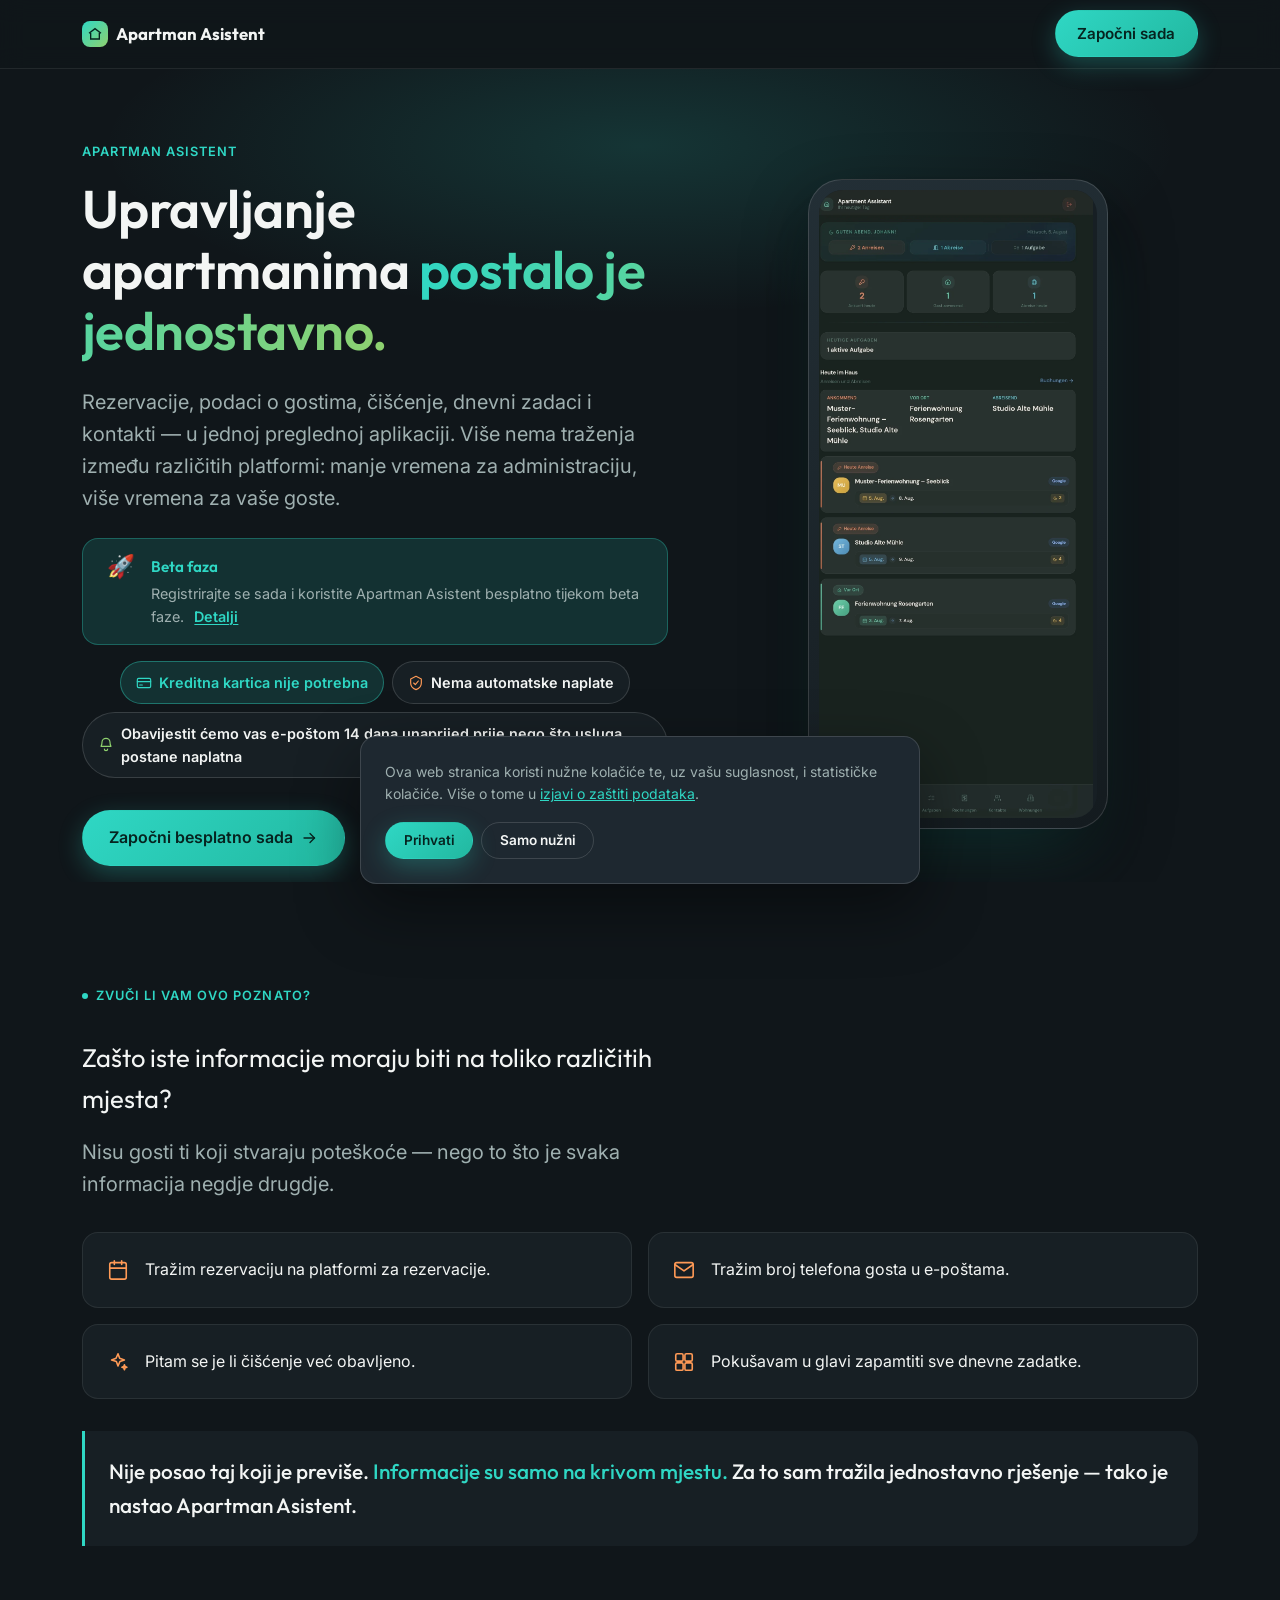
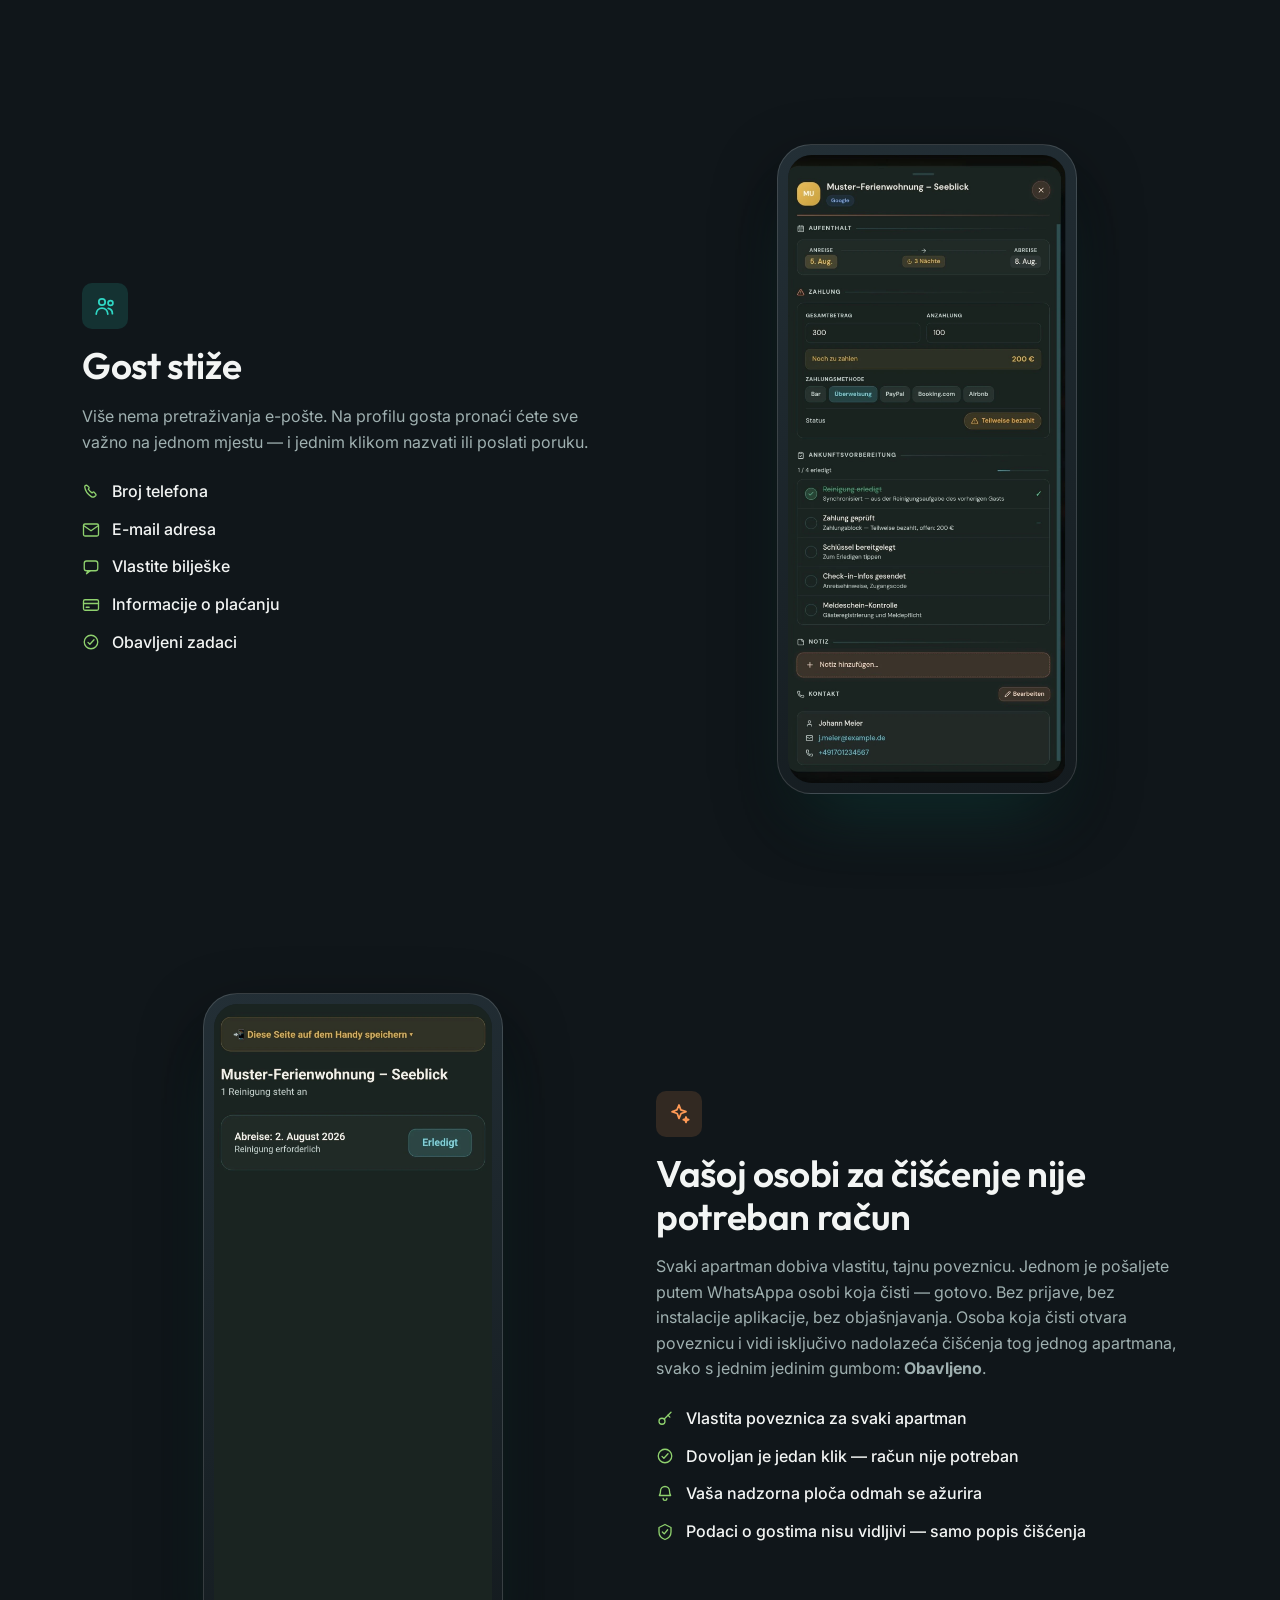
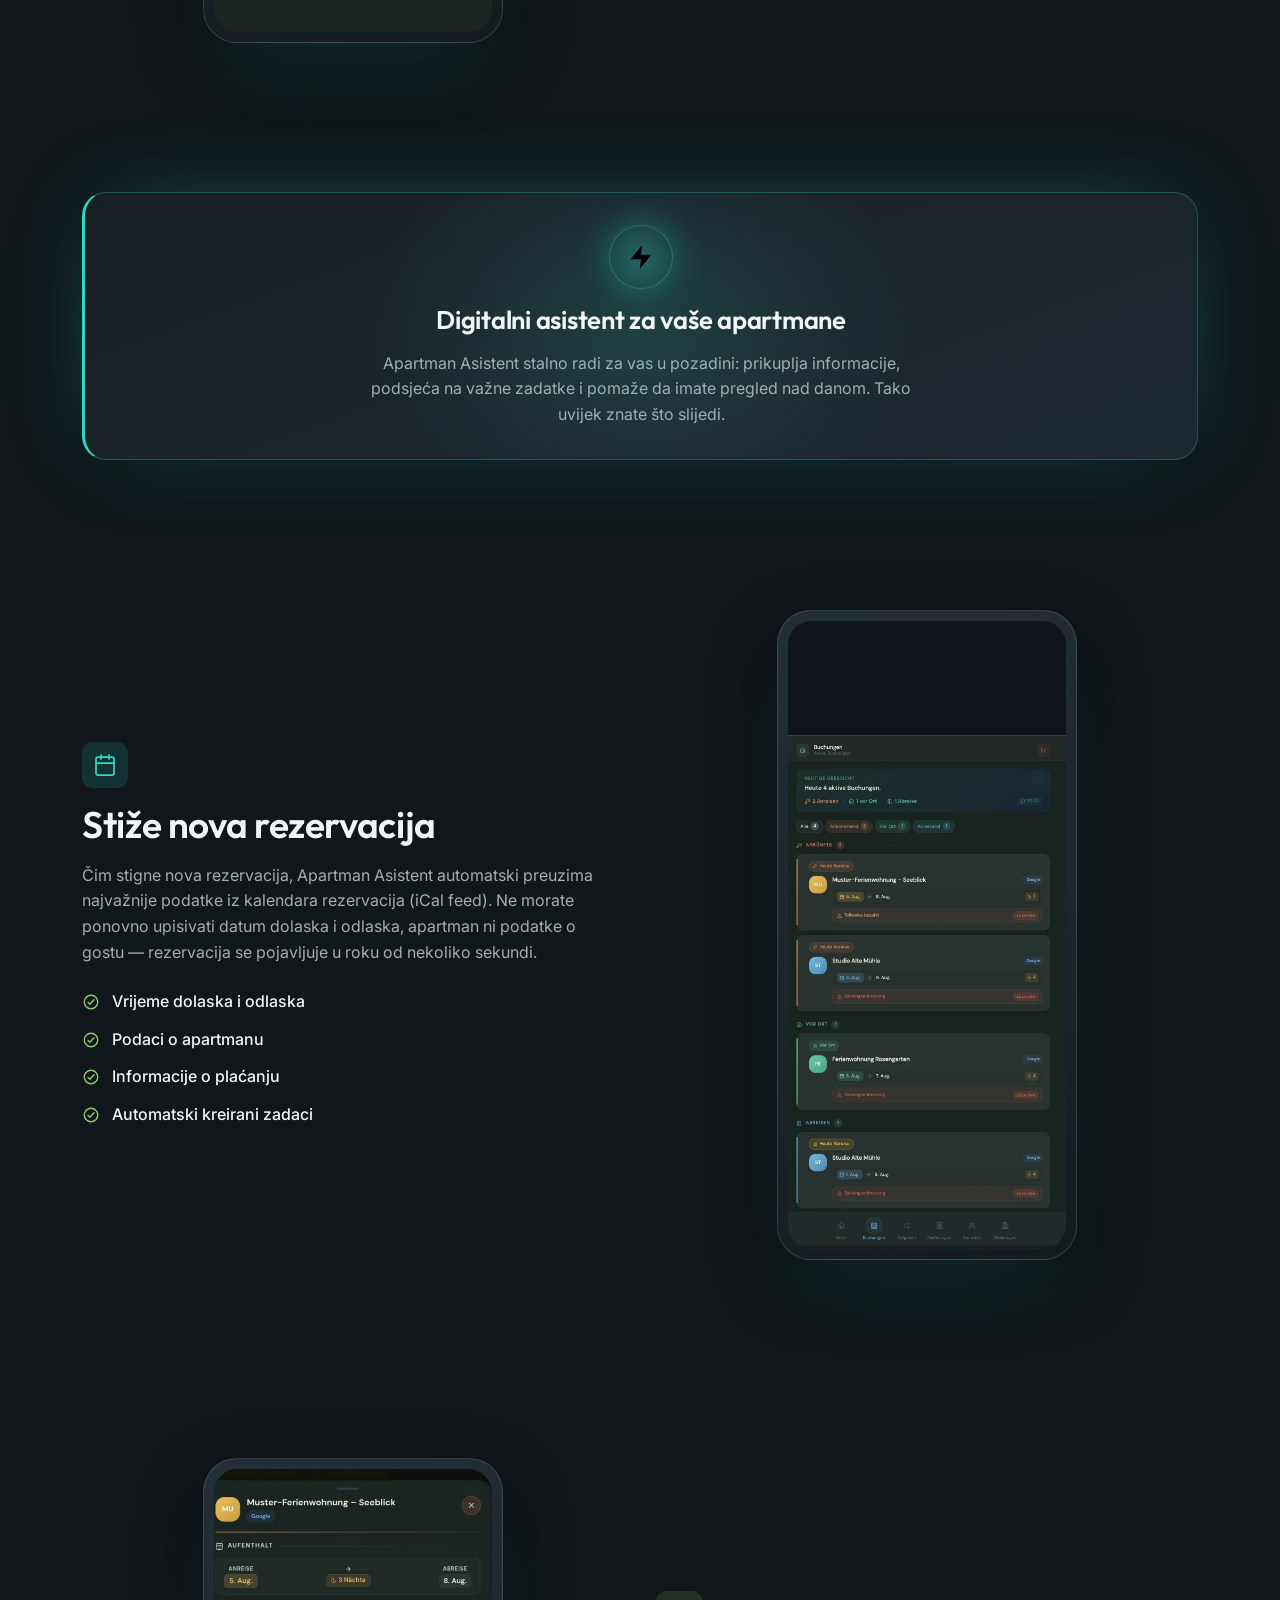
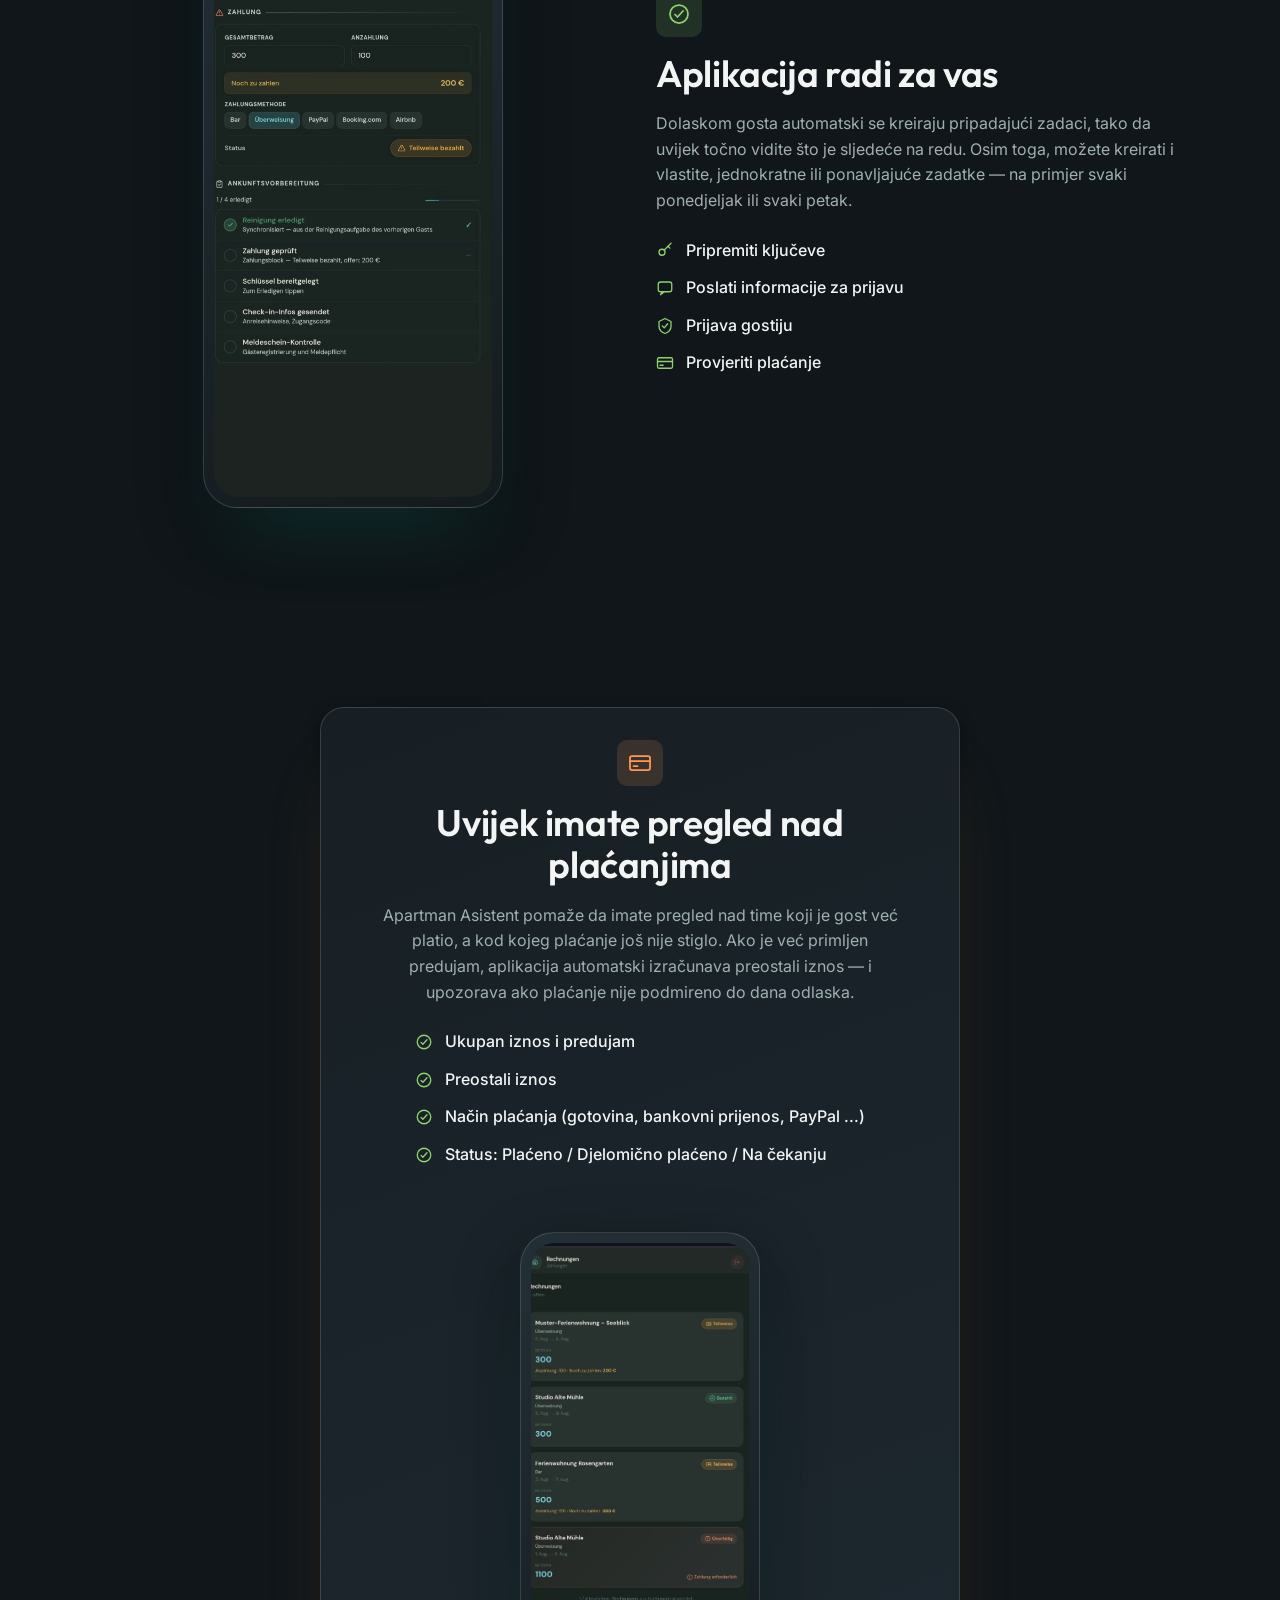
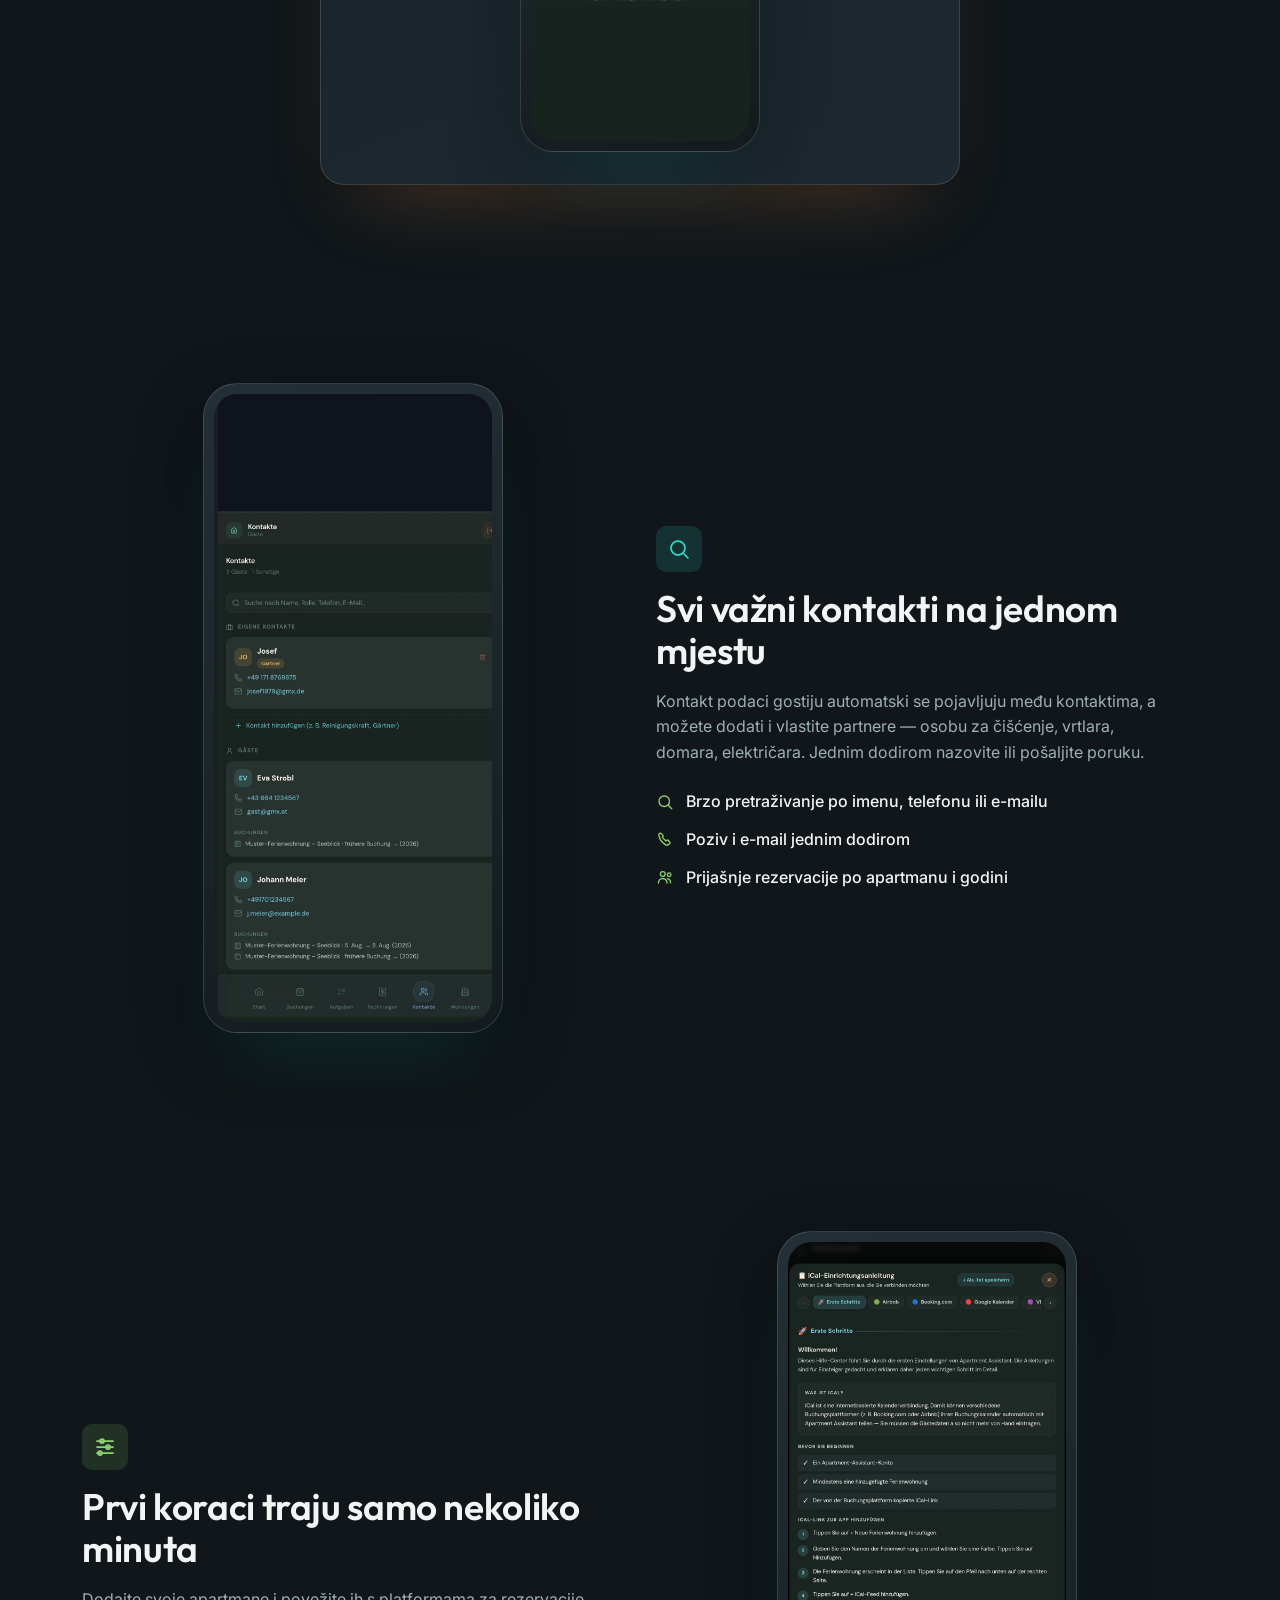
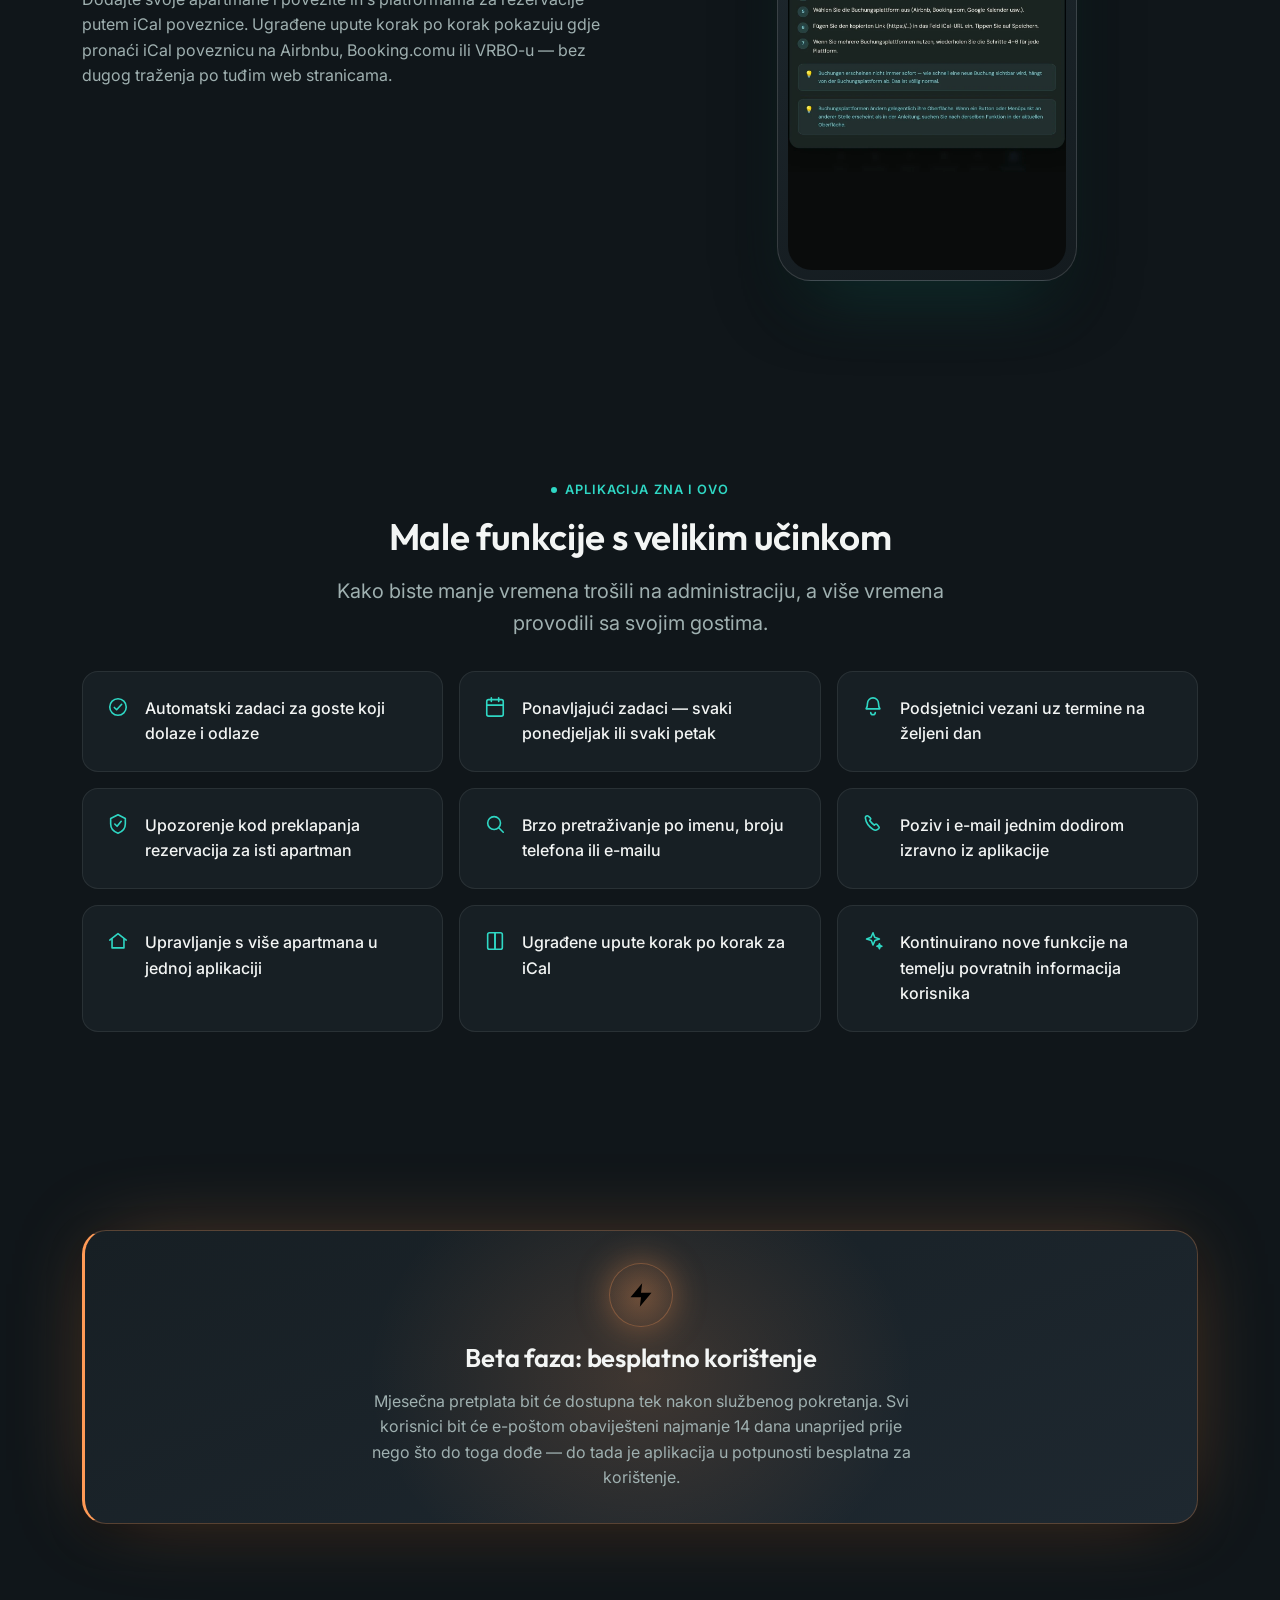
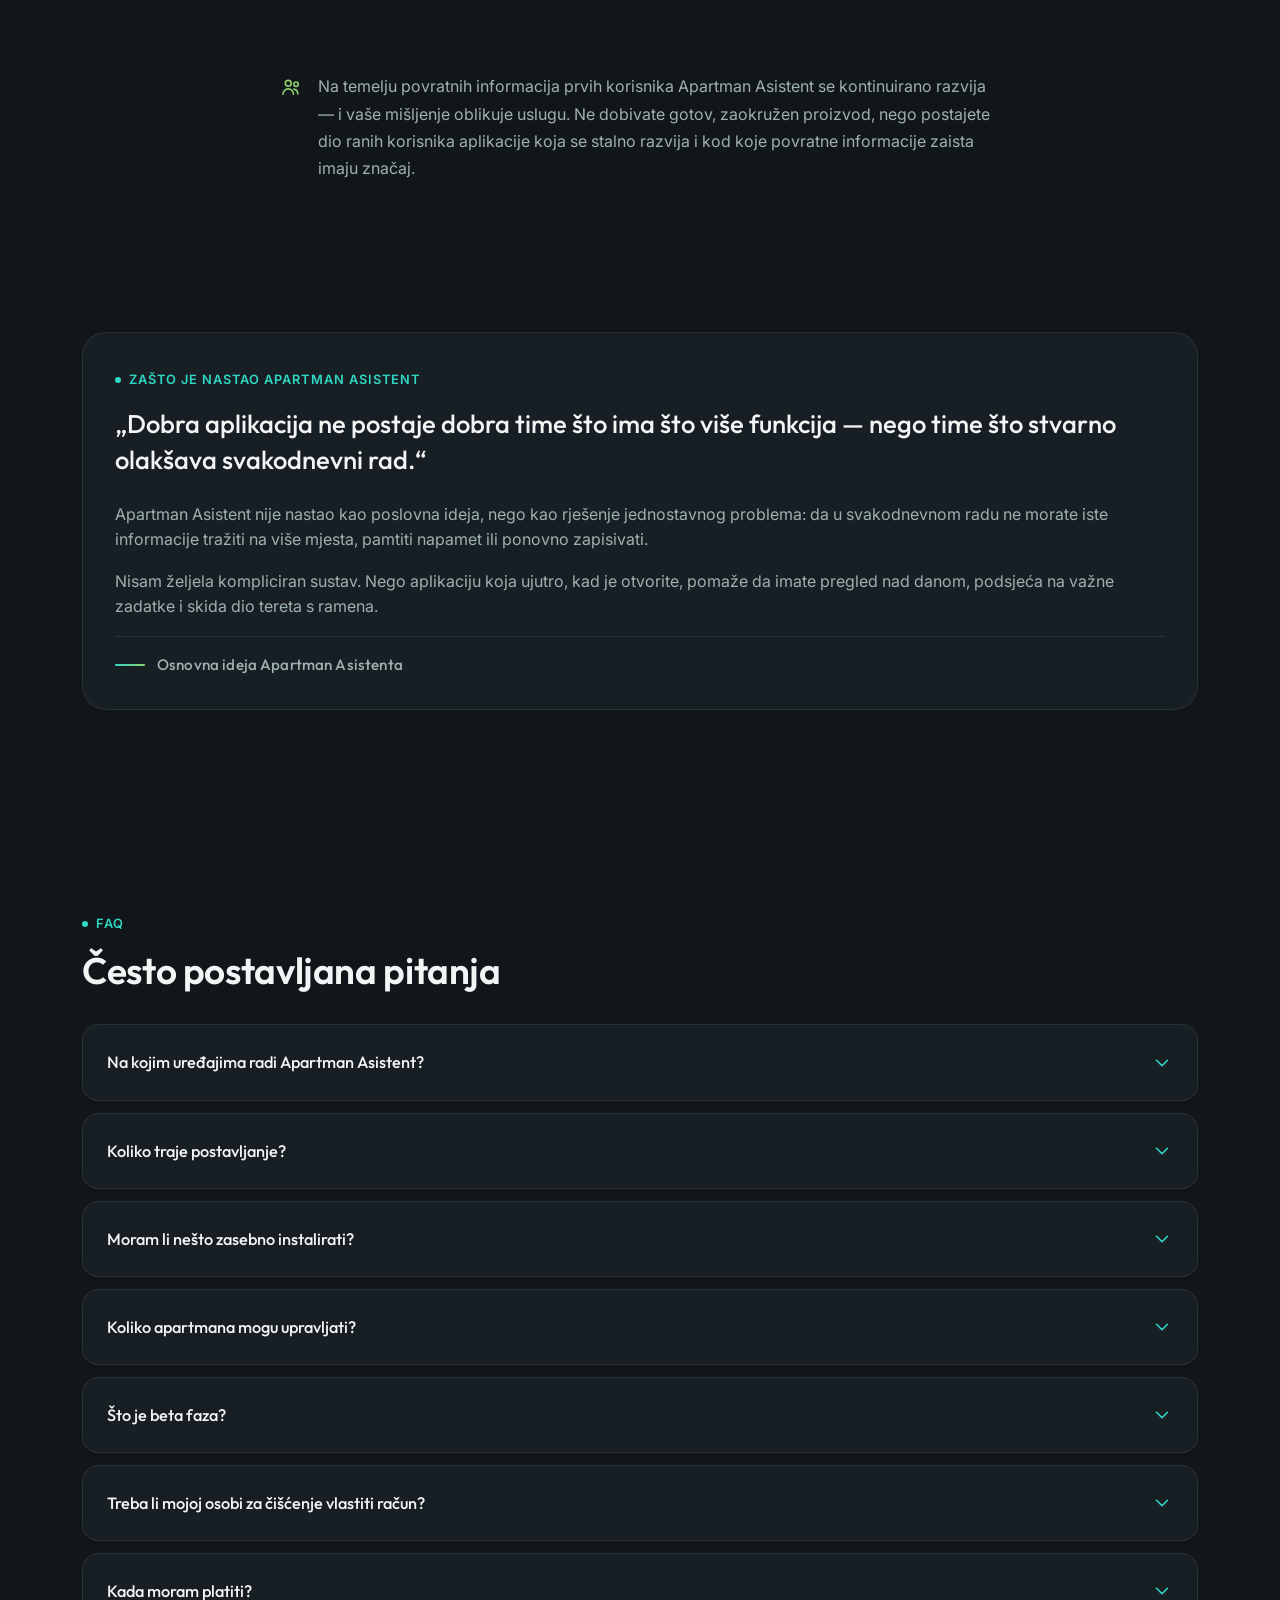
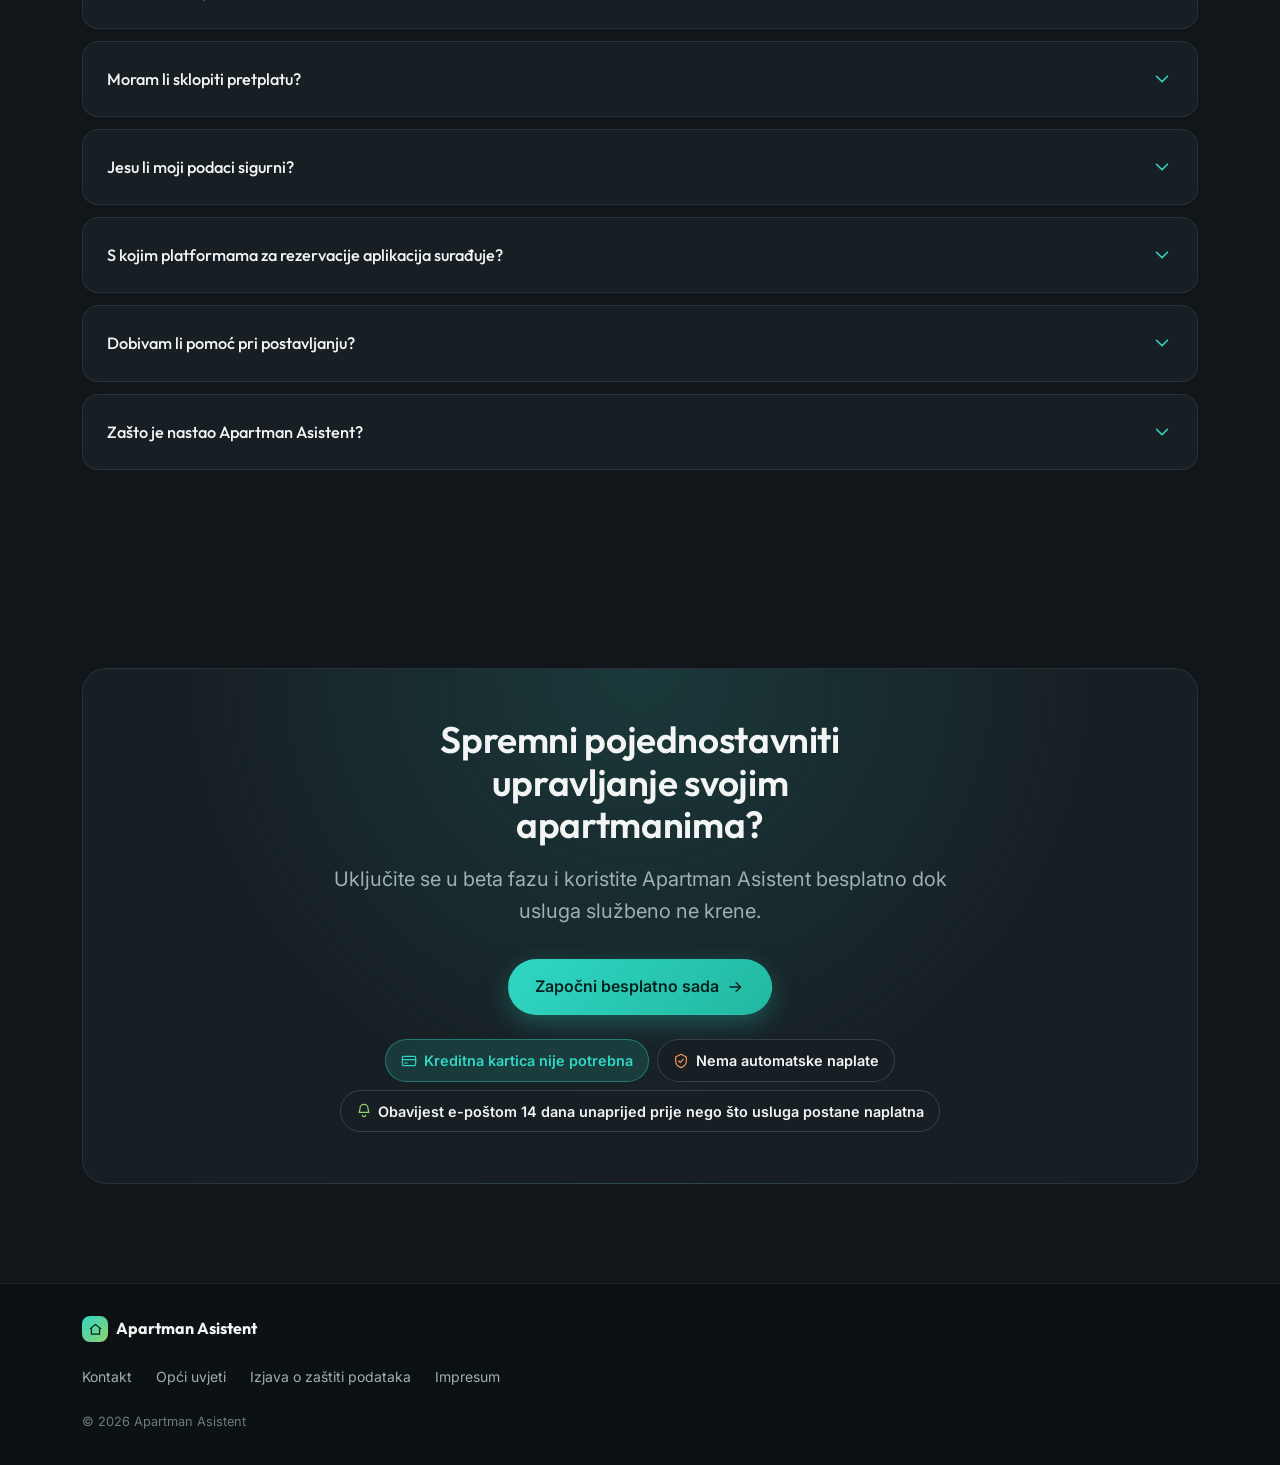
==== commit 58959fc6: "Remove blog nav link (no blog system for HR yet)" ====
--- a/index.html
+++ b/index.html
@@ -202,7 +202,6 @@
         Započni sada
       </a>
     </div>
-    <a class="header-nav-link" href="/blog">Blog</a>
   </div>
 </header>
 
